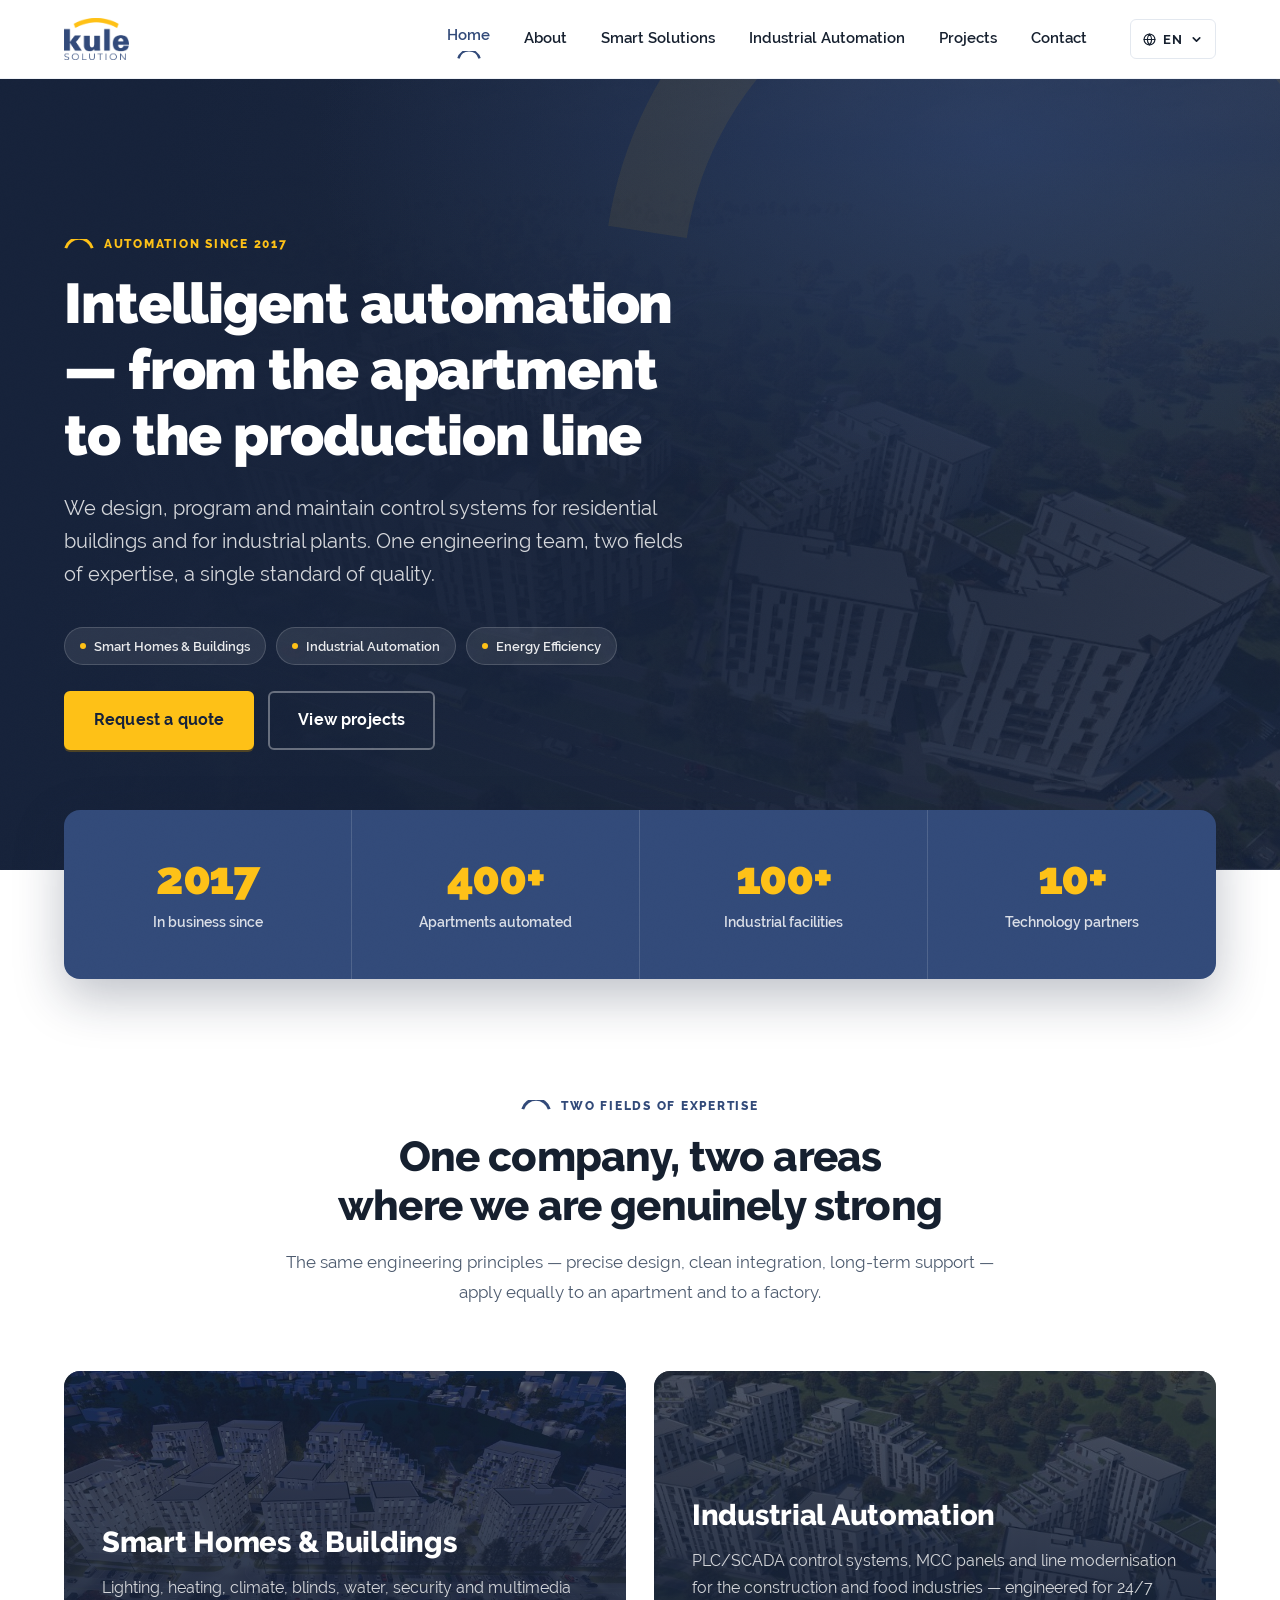
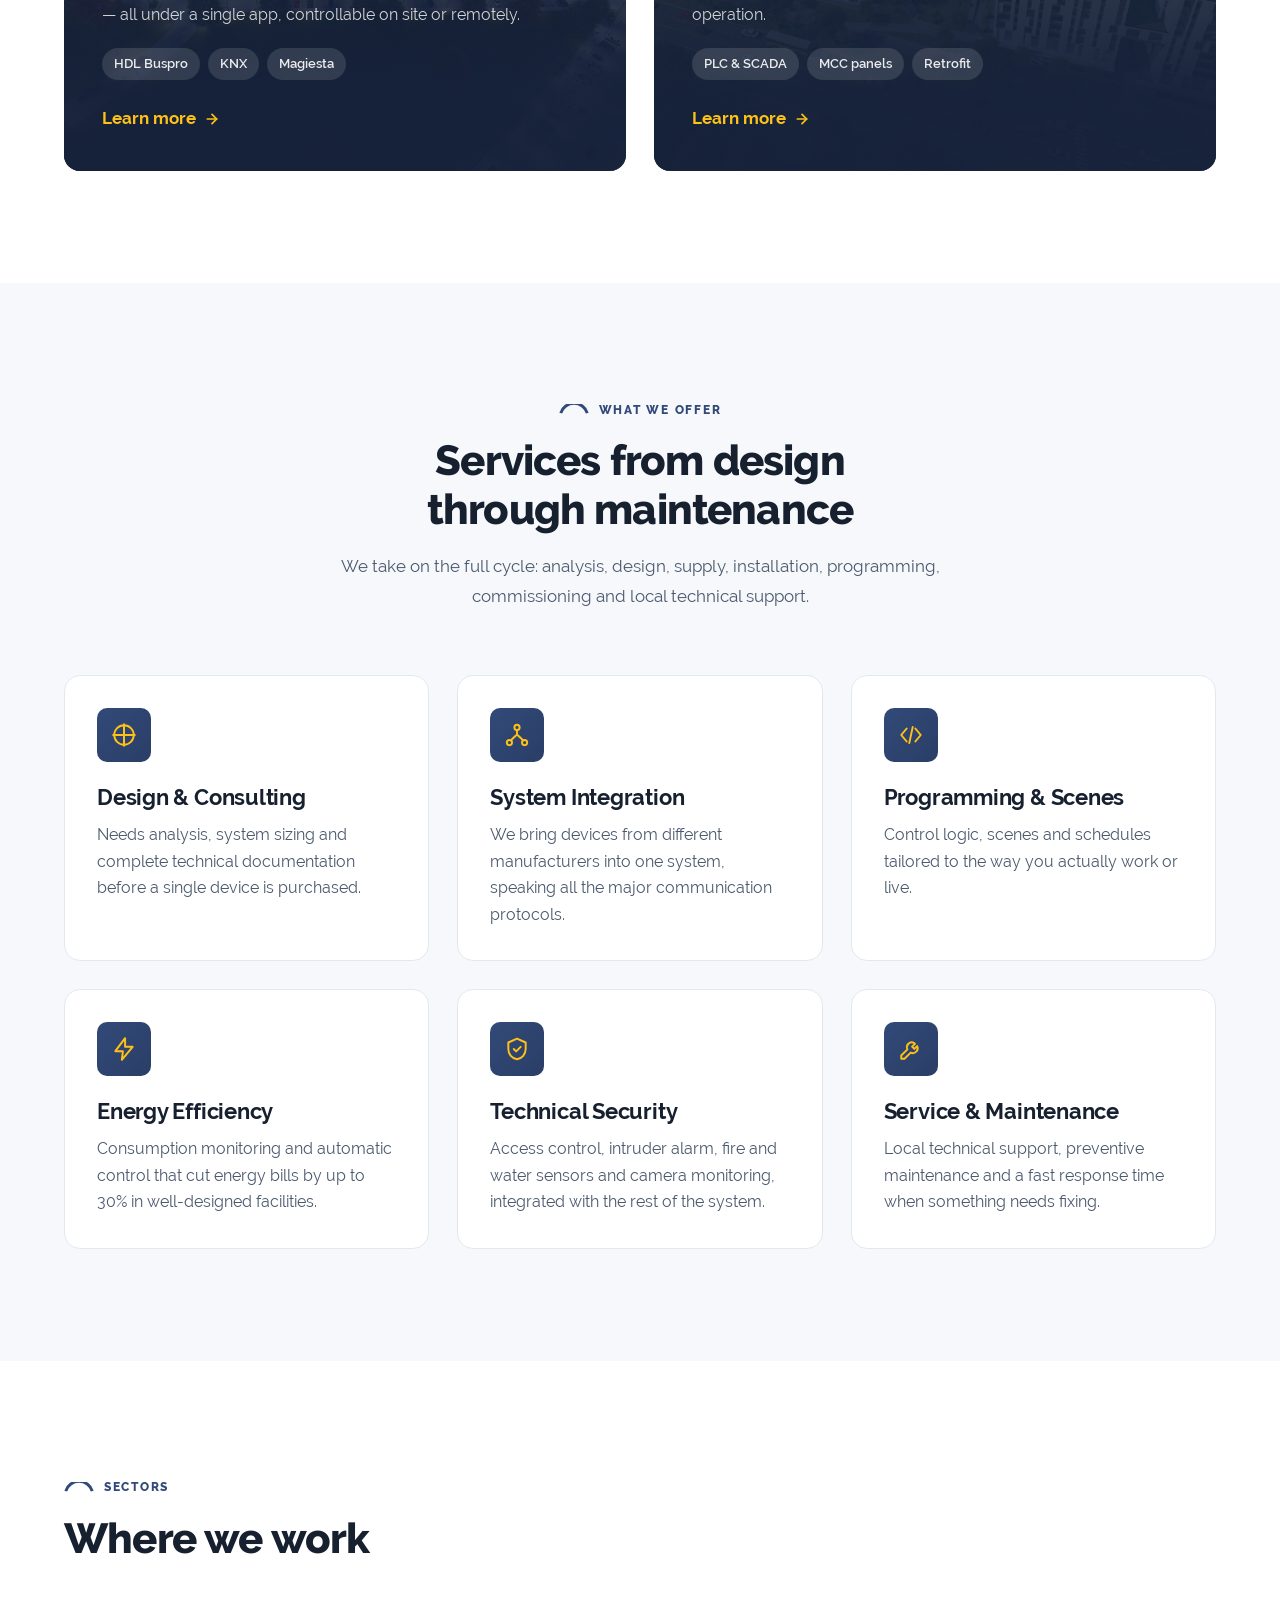
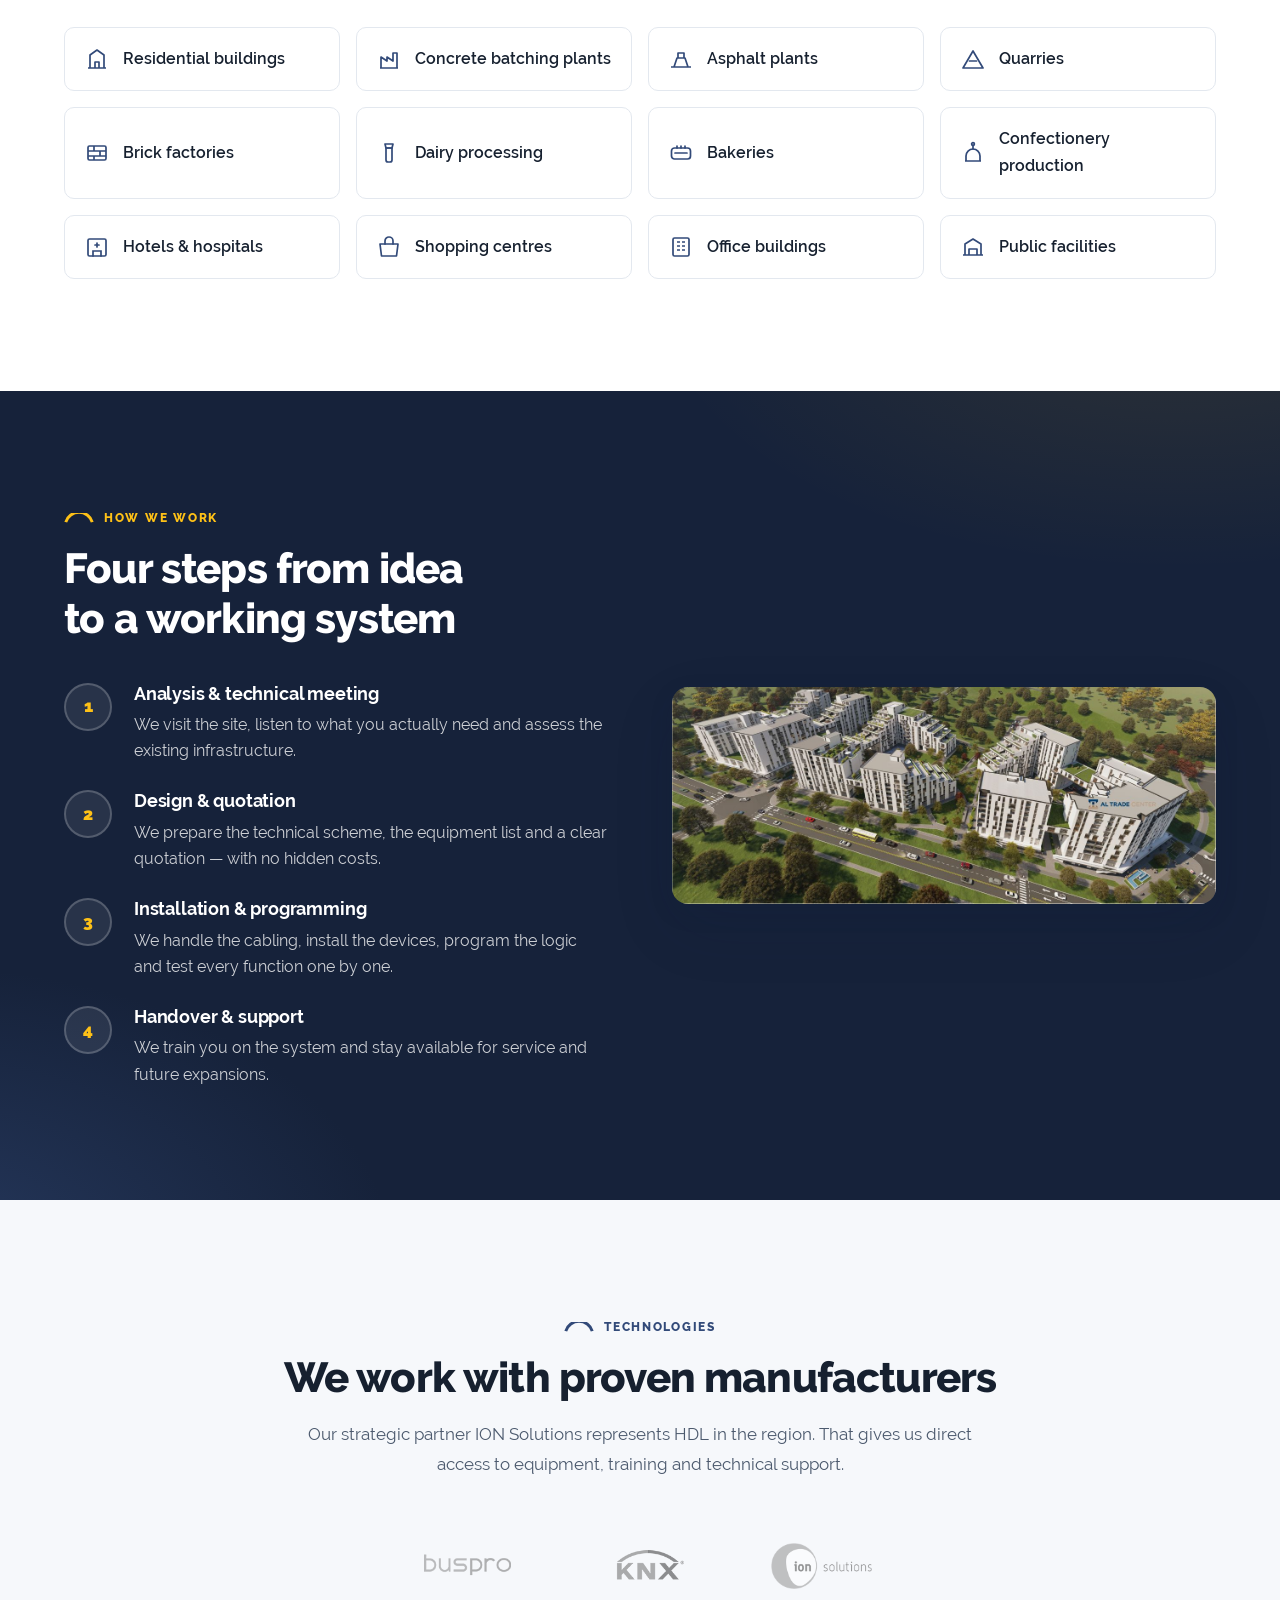
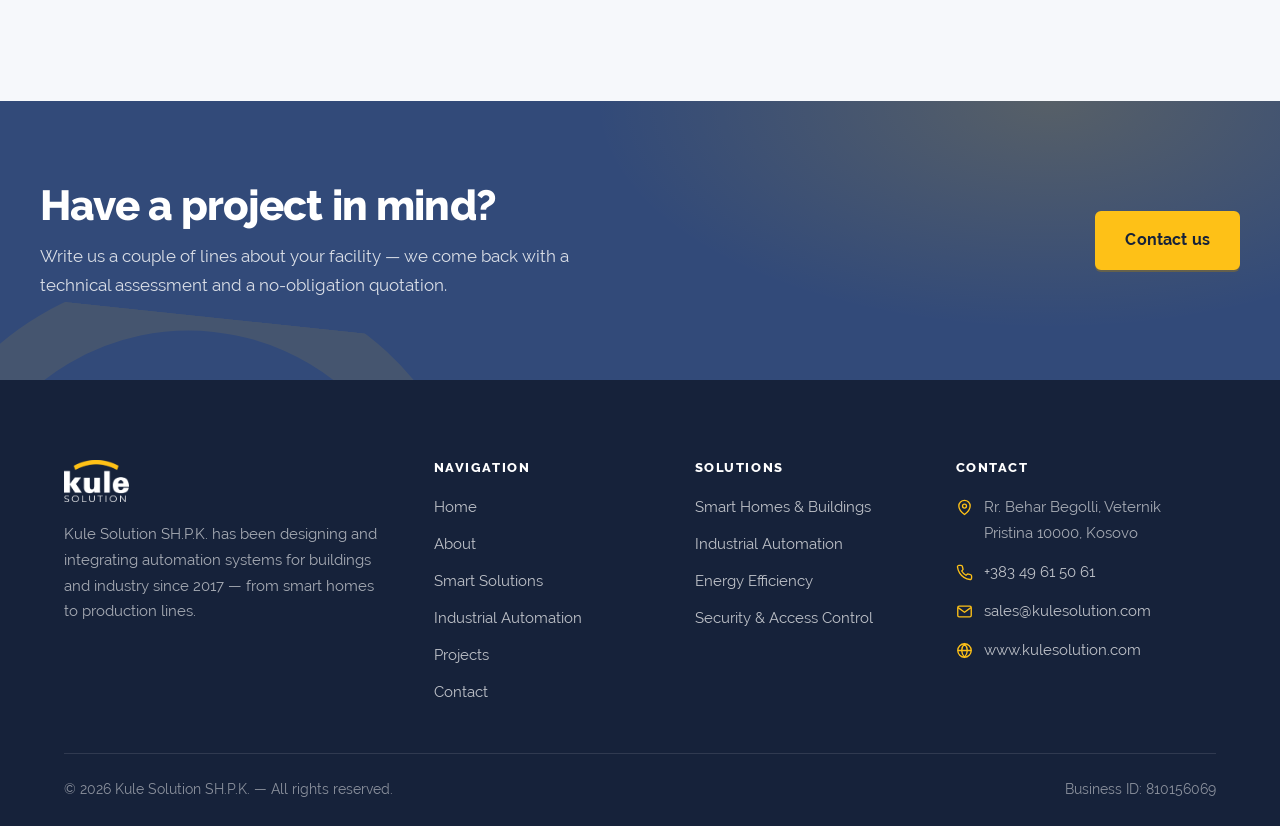
==== index.html @ 413183b6 "Add files via upload" ====
<!DOCTYPE html>
<html lang="sq" data-title-key="meta.home.title">
<head>
<meta charset="utf-8">
<meta name="viewport" content="width=device-width, initial-scale=1">
<title>Kule Solution — Automatizim ndërtesash dhe industrie në Kosovë</title>
<meta name="description" data-i18n-content="meta.home.desc" content="Që nga viti 2017 projektojmë dhe integrojmë sisteme automatizimi: shtëpi e ndërtesa smart, fabrika betoni e asfalti, gurthyese, tullore dhe impiante ushqimore.">
<link rel="canonical" href="https://www.kulesolution.com/">
<meta name="theme-color" content="#324A79">
<meta name="robots" content="index, follow">

<meta property="og:type" content="website">
<meta property="og:site_name" content="Kule Solution">
<meta property="og:title" content="Kule Solution — Automatizim ndërtesash dhe industrie">
<meta property="og:description" content="Që nga viti 2017: shtëpi e ndërtesa smart, automatizim industrial për fabrika betoni, asfalti, gurthyese, tullore dhe industrinë ushqimore.">
<meta property="og:url" content="https://www.kulesolution.com/">
<meta property="og:image" content="https://www.kulesolution.com/assets/img/favicon-512.png">
<meta name="twitter:card" content="summary_large_image">

<link rel="icon" href="assets/img/favicon-32.png" sizes="32x32">
<link rel="icon" href="assets/img/favicon-512.png" sizes="512x512">
<link rel="apple-touch-icon" href="assets/img/favicon-180.png">

<script>document.documentElement.classList.add('js');</script>
<link rel="stylesheet" href="assets/css/style.css">
<script src="assets/js/i18n.js" defer></script>
<script src="assets/js/main.js" defer></script>

<script type="application/ld+json">
{
  "@context": "https://schema.org",
  "@type": "Organization",
  "name": "Kule Solution SH.P.K.",
  "url": "https://www.kulesolution.com/",
  "logo": "https://www.kulesolution.com/assets/img/favicon-512.png",
  "foundingDate": "2017",
  "email": "sales@kulesolution.com",
  "telephone": "+383496150 61",
  "address": {
    "@type": "PostalAddress",
    "streetAddress": "Rr. Behar Begolli, Veternik",
    "addressLocality": "Prishtinë",
    "postalCode": "10000",
    "addressCountry": "XK"
  },
  "description": "Automatizim ndërtesash dhe automatizim industrial: shtëpi e ndërtesa smart, fabrika betoni, impiante asfalti, gurthyese, tullore dhe industri ushqimore."
}
</script>
</head>
<body>

<a class="skip-link" href="#main">Kalo te përmbajtja</a>

<!-- ===================== HEADER ===================== -->
<header class="header">
  <div class="wrap header__inner">
    <a class="brand" href="index.html" aria-label="Kule Solution">
      <img src="assets/img/logo.png" alt="Kule Solution" width="640" height="415">
    </a>

    <nav class="nav" data-nav aria-label="Primary">
      <ul class="nav__list">
        <li><a class="nav__link is-active" href="index.html"      data-i18n="nav.home">Ballina</a></li>
        <li><a class="nav__link" href="about.html"                data-i18n="nav.about">Rreth nesh</a></li>
        <li><a class="nav__link" href="smart-solutions.html"      data-i18n="nav.smart">Zgjidhje Smart</a></li>
        <li><a class="nav__link" href="industrial-automation.html" data-i18n="nav.industrial">Automatizim Industrial</a></li>
        <li><a class="nav__link" href="projects.html"             data-i18n="nav.projects">Projektet</a></li>
        <li><a class="nav__link" href="contact.html"              data-i18n="nav.contact">Kontakt</a></li>
      </ul>
    </nav>

    <div class="header__actions">
      <div class="lang" data-lang>
        <button class="lang__btn" data-lang-toggle aria-expanded="false" aria-haspopup="true" aria-label="Language">
          <svg viewBox="0 0 24 24" fill="none" stroke="currentColor" stroke-width="2.2" stroke-linecap="round" stroke-linejoin="round" aria-hidden="true"><circle cx="12" cy="12" r="10"/><path d="M2 12h20M12 2a15.3 15.3 0 0 1 4 10 15.3 15.3 0 0 1-4 10 15.3 15.3 0 0 1-4-10 15.3 15.3 0 0 1 4-10z"/></svg>
          <span data-lang-current>SQ</span>
          <svg viewBox="0 0 24 24" fill="none" stroke="currentColor" stroke-width="3" stroke-linecap="round" stroke-linejoin="round" aria-hidden="true"><polyline points="6 9 12 15 18 9"/></svg>
        </button>
        <div class="lang__menu" role="menu">
          <button class="lang__opt" data-lang-opt="sq" role="menuitem">Shqip <b>SQ</b></button>
          <button class="lang__opt" data-lang-opt="en" role="menuitem">English <b>EN</b></button>
          <button class="lang__opt" data-lang-opt="tr" role="menuitem">Türkçe <b>TR</b></button>
        </div>
      </div>

      <button class="burger" data-burger aria-expanded="false" aria-label="Menu"><span></span></button>
    </div>
  </div>
</header>

<main id="main">

<!-- ===================== HERO ===================== -->
<section class="hero">
  <div class="hero__bg">
    <img src="assets/img/projects/al-trade-center.jpg" alt="" width="1280" height="720" fetchpriority="high">
  </div>
  <div class="wrap">
    <div class="hero__inner">
      <span class="eyebrow" data-i18n="home.hero.eyebrow">Automatizim që nga viti 2017</span>
      <h1 data-i18n="home.hero.title">Automatizim inteligjent — nga banesa deri te linja e prodhimit</h1>
      <p class="hero__lead" data-i18n="home.hero.lead">Projektojmë, programojmë dhe mirëmbajmë sisteme kontrolli për ndërtesa rezidenciale dhe për impiante industriale. Një ekip inxhinierësh, dy fusha ekspertize, një standard i vetëm cilësie.</p>

      <div class="hero__badges">
        <span class="hero__badge" data-i18n="home.hero.badge1">Shtëpi &amp; Ndërtesa Smart</span>
        <span class="hero__badge" data-i18n="home.hero.badge2">Automatizim Industrial</span>
        <span class="hero__badge" data-i18n="home.hero.badge3">Efikasitet Energjetik</span>
      </div>

      <div class="btn-row">
        <a class="btn btn--accent" href="contact.html" data-i18n="common.getQuote">Kërkoni ofertë</a>
        <a class="btn btn--onDark" href="projects.html" data-i18n="common.viewProjects">Shiko projektet</a>
      </div>
    </div>
  </div>
</section>

<!-- ===================== STATS ===================== -->
<section class="stats">
  <div class="wrap">
    <div class="stats__grid">
      <div class="stat">
        <span class="stat__num"   data-i18n="home.stat1.num">2017</span>
        <span class="stat__label" data-i18n="home.stat1.label">Në treg që nga</span>
      </div>
      <div class="stat">
        <span class="stat__num"   data-i18n="home.stat2.num">400+</span>
        <span class="stat__label" data-i18n="home.stat2.label">Banesa të automatizuara</span>
      </div>
      <div class="stat">
        <span class="stat__num"   data-i18n="home.stat3.num">100+</span>
        <span class="stat__label" data-i18n="home.stat3.label">Objekte industriale</span>
      </div>
      <div class="stat">
        <span class="stat__num"   data-i18n="home.stat4.num">10+</span>
        <span class="stat__label" data-i18n="home.stat4.label">Partnerë teknologjikë</span>
      </div>
    </div>
  </div>
</section>

<!-- ===================== TWO ARMS ===================== -->
<section class="section">
  <div class="wrap">
    <div class="section-head center reveal">
      <span class="eyebrow" data-i18n="home.arms.eyebrow">Dy fusha ekspertize</span>
      <h2 data-i18n="home.arms.title">Një kompani, dy fusha ku jemi vërtet të fortë</h2>
      <p data-i18n="home.arms.lead">Të njëjtat parime inxhinierike — dizajn i saktë, integrim i pastër, mbështetje afatgjatë — zbatohen njësoj në një apartament dhe në një fabrikë.</p>
    </div>

    <div class="grid grid-2">
      <article class="arm reveal">
        <div class="arm__bg"><img src="assets/img/projects/linda-premium.jpg" alt="" width="960" height="640" loading="lazy"></div>
        <h3 data-i18n="home.arm1.title">Shtëpi &amp; Ndërtesa Smart</h3>
        <p data-i18n="home.arm1.desc">Ndriçim, ngrohje, klimë, roleta, ujë, siguri dhe multimedia — të gjitha nën një aplikacion të vetëm, të kontrollueshme edhe nga distanca.</p>
        <div class="arm__tags">
          <span class="arm__tag" data-i18n="home.arm1.tag1">HDL Buspro</span>
          <span class="arm__tag" data-i18n="home.arm1.tag2">KNX</span>
          <span class="arm__tag" data-i18n="home.arm1.tag3">Magiesta</span>
        </div>
        <a class="link-arrow" href="smart-solutions.html">
          <span data-i18n="common.learnMore">Mëso më shumë</span>
          <svg viewBox="0 0 24 24" fill="none" stroke="currentColor" stroke-width="2.6" stroke-linecap="round" stroke-linejoin="round" aria-hidden="true"><line x1="5" y1="12" x2="19" y2="12"/><polyline points="12 5 19 12 12 19"/></svg>
        </a>
      </article>

      <article class="arm reveal">
        <div class="arm__bg"><img src="assets/img/projects/al-trade-center-2.jpg" alt="" width="1280" height="510" loading="lazy"></div>
        <h3 data-i18n="home.arm2.title">Automatizim Industrial</h3>
        <p data-i18n="home.arm2.desc">Sisteme kontrolli PLC/SCADA, panele MCC dhe modernizim linjash për industrinë e ndërtimit dhe atë ushqimore — të projektuara për punë 24/7.</p>
        <div class="arm__tags">
          <span class="arm__tag" data-i18n="home.arm2.tag1">PLC &amp; SCADA</span>
          <span class="arm__tag" data-i18n="home.arm2.tag2">Panele MCC</span>
          <span class="arm__tag" data-i18n="home.arm2.tag3">Retrofit</span>
        </div>
        <a class="link-arrow" href="industrial-automation.html">
          <span data-i18n="common.learnMore">Mëso më shumë</span>
          <svg viewBox="0 0 24 24" fill="none" stroke="currentColor" stroke-width="2.6" stroke-linecap="round" stroke-linejoin="round" aria-hidden="true"><line x1="5" y1="12" x2="19" y2="12"/><polyline points="12 5 19 12 12 19"/></svg>
        </a>
      </article>
    </div>
  </div>
</section>

<!-- ===================== SERVICES ===================== -->
<section class="section section--soft">
  <div class="wrap">
    <div class="section-head center reveal">
      <span class="eyebrow" data-i18n="home.services.eyebrow">Çfarë ofrojmë</span>
      <h2 data-i18n="home.services.title">Shërbime nga projektimi te mirëmbajtja</h2>
      <p data-i18n="home.services.lead">E marrim përsipër tërë ciklin: analizë, projektim, furnizim, montim, programim, vënie në punë dhe mbështetje teknike lokale.</p>
    </div>

    <div class="grid grid-3">
      <article class="card reveal">
        <div class="card__icon"><svg viewBox="0 0 24 24" aria-hidden="true"><path d="M12 2v20M2 12h20" stroke-linecap="round"/><circle cx="12" cy="12" r="9"/></svg></div>
        <h3 data-i18n="home.svc1.title">Projektim &amp; Konsulencë</h3>
        <p data-i18n="home.svc1.desc">Analizë e nevojave, dimensionim i sistemit dhe dokumentacion teknik i plotë para se të blihet një pajisje e vetme.</p>
      </article>

      <article class="card reveal">
        <div class="card__icon"><svg viewBox="0 0 24 24" aria-hidden="true"><circle cx="12" cy="5" r="2.4"/><circle cx="5" cy="19" r="2.4"/><circle cx="19" cy="19" r="2.4"/><path d="M12 7.4v4.2M12 11.6 6.4 16.9M12 11.6l5.6 5.3" stroke-linecap="round"/></svg></div>
        <h3 data-i18n="home.svc2.title">Integrim Sistemesh</h3>
        <p data-i18n="home.svc2.desc">Bashkojmë pajisje të prodhuesve të ndryshëm në një sistem të vetëm, duke folur protokollet kryesore të komunikimit.</p>
      </article>

      <article class="card reveal">
        <div class="card__icon"><svg viewBox="0 0 24 24" aria-hidden="true"><polyline points="8 6 3 12 8 18" stroke-linecap="round" stroke-linejoin="round"/><polyline points="16 6 21 12 16 18" stroke-linecap="round" stroke-linejoin="round"/><line x1="13.6" y1="4.5" x2="10.4" y2="19.5" stroke-linecap="round"/></svg></div>
        <h3 data-i18n="home.svc3.title">Programim &amp; Skenarë</h3>
        <p data-i18n="home.svc3.desc">Logjika kontrolli, skenarë dhe orare të përshtatura sipas mënyrës suaj reale të punës apo të jetesës.</p>
      </article>

      <article class="card reveal">
        <div class="card__icon"><svg viewBox="0 0 24 24" aria-hidden="true"><polygon points="13 2 4 14 11 14 10 22 20 10 13 10 13 2" stroke-linejoin="round"/></svg></div>
        <h3 data-i18n="home.svc4.title">Efikasitet Energjetik</h3>
        <p data-i18n="home.svc4.desc">Monitorim i konsumit dhe kontroll automatik që ul faturën e energjisë deri në 30% në objekte të mirëprojektuara.</p>
      </article>

      <article class="card reveal">
        <div class="card__icon"><svg viewBox="0 0 24 24" aria-hidden="true"><path d="M12 2.5 4 6v6c0 5 3.4 8.7 8 9.5 4.6-.8 8-4.5 8-9.5V6l-8-3.5z" stroke-linejoin="round"/><polyline points="9 12 11.2 14.2 15.4 10" stroke-linecap="round" stroke-linejoin="round"/></svg></div>
        <h3 data-i18n="home.svc5.title">Siguri Teknike</h3>
        <p data-i18n="home.svc5.desc">Kontroll qasjeje, alarm kundër vjedhjes, sensorë zjarri e uji dhe monitorim kamerash, të integruara me pjesën tjetër të sistemit.</p>
      </article>

      <article class="card reveal">
        <div class="card__icon"><svg viewBox="0 0 24 24" aria-hidden="true"><path d="M14.7 6.3a4.5 4.5 0 0 0-6 6L3 18v3h3l5.7-5.7a4.5 4.5 0 0 0 6-6l-2.6 2.6-2.1-2.1 2.7-2.5z" stroke-linejoin="round"/></svg></div>
        <h3 data-i18n="home.svc6.title">Servis &amp; Mirëmbajtje</h3>
        <p data-i18n="home.svc6.desc">Mbështetje teknike lokale, mirëmbajtje parandaluese dhe kohë e shpejtë reagimi kur diçka duhet rregulluar.</p>
      </article>
    </div>
  </div>
</section>

<!-- ===================== SECTORS ===================== -->
<section class="section">
  <div class="wrap">
    <div class="section-head reveal">
      <span class="eyebrow" data-i18n="home.sectors.eyebrow">Sektorët</span>
      <h2 data-i18n="home.sectors.title">Ku punojmë</h2>
    </div>

    <div class="sectors reveal">
      <div class="sector"><svg viewBox="0 0 24 24" aria-hidden="true"><path d="M3 21h18M5 21V8l7-5 7 5v13" stroke-linejoin="round"/><path d="M10 21v-6h4v6" stroke-linejoin="round"/></svg><span data-i18n="home.sec1">Ndërtesa banimi &amp; rezidenca</span></div>
      <div class="sector"><svg viewBox="0 0 24 24" aria-hidden="true"><path d="M3 21h18M4 21V10l6 4V10l6 4V6h4v15" stroke-linejoin="round"/></svg><span data-i18n="home.sec2">Fabrika betoni</span></div>
      <div class="sector"><svg viewBox="0 0 24 24" aria-hidden="true"><path d="M2 20h20M5 20l3-9h8l3 9" stroke-linejoin="round"/><path d="M9 11V6h6v5" stroke-linejoin="round"/></svg><span data-i18n="home.sec3">Impiante asfalti</span></div>
      <div class="sector"><svg viewBox="0 0 24 24" aria-hidden="true"><path d="M2 21h20L12 4 2 21z" stroke-linejoin="round"/><path d="M8.5 14h7" stroke-linecap="round"/></svg><span data-i18n="home.sec4">Gurthyese</span></div>
      <div class="sector"><svg viewBox="0 0 24 24" aria-hidden="true"><rect x="3" y="5" width="18" height="14" rx="1.5"/><path d="M3 10h18M3 15h18M9 5v5M15 10v5M9 15v4"/></svg><span data-i18n="home.sec5">Tullore</span></div>
      <div class="sector"><svg viewBox="0 0 24 24" aria-hidden="true"><path d="M8 3h8l-1 4H9L8 3z" stroke-linejoin="round"/><path d="M9 7h6v12a2 2 0 0 1-2 2h-2a2 2 0 0 1-2-2V7z" stroke-linejoin="round"/></svg><span data-i18n="home.sec6">Përpunim qumështi</span></div>
      <div class="sector"><svg viewBox="0 0 24 24" aria-hidden="true"><rect x="2.5" y="7" width="19" height="11" rx="3"/><path d="M6 12h12" stroke-linecap="round"/><path d="M8 7V5M12 7V5M16 7V5" stroke-linecap="round"/></svg><span data-i18n="home.sec7">Furra &amp; pekare</span></div>
      <div class="sector"><svg viewBox="0 0 24 24" aria-hidden="true"><path d="M4 20h16M5 20v-5a7 7 0 0 1 14 0v5" stroke-linejoin="round"/><path d="M12 8V4" stroke-linecap="round"/><circle cx="12" cy="3" r="1.4"/></svg><span data-i18n="home.sec8">Prodhim ëmbëlsirash</span></div>
      <div class="sector"><svg viewBox="0 0 24 24" aria-hidden="true"><rect x="3" y="4" width="18" height="17" rx="1.5"/><path d="M8 21v-5h8v5M12 8v4M10 10h4" stroke-linecap="round"/></svg><span data-i18n="home.sec9">Hotele &amp; spitale</span></div>
      <div class="sector"><svg viewBox="0 0 24 24" aria-hidden="true"><path d="M3 9h18l-1.5 12h-15L3 9z" stroke-linejoin="round"/><path d="M8 9V6a4 4 0 0 1 8 0v3" stroke-linecap="round"/></svg><span data-i18n="home.sec10">Qendra tregtare</span></div>
      <div class="sector"><svg viewBox="0 0 24 24" aria-hidden="true"><rect x="4" y="3" width="16" height="18" rx="1.5"/><path d="M8 7h3M13 7h3M8 11h3M13 11h3M8 15h3M13 15h3"/></svg><span data-i18n="home.sec11">Ndërtesa biznesi</span></div>
      <div class="sector"><svg viewBox="0 0 24 24" aria-hidden="true"><path d="M2 20h20M4 20V9l8-5 8 5v11" stroke-linejoin="round"/><path d="M8 20v-6h8v6" stroke-linejoin="round"/></svg><span data-i18n="home.sec12">Objekte publike</span></div>
    </div>
  </div>
</section>

<!-- ===================== PROCESS ===================== -->
<section class="section section--navy">
  <div class="wrap">
    <div class="split">
      <div>
        <div class="section-head" style="margin-bottom:40px">
          <span class="eyebrow" data-i18n="home.process.eyebrow">Si punojmë</span>
          <h2 data-i18n="home.process.title">Katër hapa nga ideja te sistemi që punon</h2>
        </div>

        <div class="steps">
          <div class="step reveal">
            <div class="step__n">1</div>
            <div>
              <h3 data-i18n="home.step1.title">Analizë &amp; takim teknik</h3>
              <p data-i18n="home.step1.desc">Vizitojmë objektin, dëgjojmë çfarë ju duhet vërtet dhe vlerësojmë infrastrukturën ekzistuese.</p>
            </div>
          </div>
          <div class="step reveal">
            <div class="step__n">2</div>
            <div>
              <h3 data-i18n="home.step2.title">Projektim &amp; ofertë</h3>
              <p data-i18n="home.step2.desc">Përgatisim skemën teknike, listën e pajisjeve dhe një ofertë të qartë — pa kosto të fshehura.</p>
            </div>
          </div>
          <div class="step reveal">
            <div class="step__n">3</div>
            <div>
              <h3 data-i18n="home.step3.title">Montim &amp; programim</h3>
              <p data-i18n="home.step3.desc">Kryejmë kabllimin, montojmë pajisjet, programojmë logjikën dhe testojmë çdo funksion një nga një.</p>
            </div>
          </div>
          <div class="step reveal">
            <div class="step__n">4</div>
            <div>
              <h3 data-i18n="home.step4.title">Dorëzim &amp; mbështetje</h3>
              <p data-i18n="home.step4.desc">Ju trajnojmë për përdorimin e sistemit dhe qëndrojmë në dispozicion për servis dhe zgjerime.</p>
            </div>
          </div>
        </div>
      </div>

      <div class="split__media reveal">
        <img src="assets/img/projects/al-trade-center-2.jpg" alt="" width="1280" height="510" loading="lazy">
      </div>
    </div>
  </div>
</section>

<!-- ===================== PARTNERS ===================== -->
<section class="section section--soft">
  <div class="wrap">
    <div class="section-head center reveal">
      <span class="eyebrow" data-i18n="home.partners.eyebrow">Teknologjitë</span>
      <h2 data-i18n="home.partners.title">Punojmë me prodhues të provuar</h2>
      <p data-i18n="home.partners.lead">Partneri ynë strategjik ION Solutions përfaqëson HDL-në në rajon. Kjo na jep qasje të drejtpërdrejtë në pajisje, trajnime dhe mbështetje teknike.</p>
    </div>

    <div class="partners reveal">
      <img src="assets/img/partners/buspro.png" alt="HDL Buspro" width="197" height="77" loading="lazy">
      <img src="assets/img/partners/knx.png"    alt="KNX"        width="197" height="77" loading="lazy">
      <img src="assets/img/partners/ion.png"    alt="ION Solutions" width="300" height="137" loading="lazy">
    </div>
  </div>
</section>

<!-- ===================== CTA ===================== -->
<section class="cta">
  <div class="wrap cta__inner">
    <div>
      <h2 data-i18n="home.cta.title">Keni një projekt në mendje?</h2>
      <p data-i18n="home.cta.lead">Na shkruani dy rreshta për objektin tuaj — kthehemi me një vlerësim teknik dhe një ofertë pa detyrim.</p>
    </div>
    <a class="btn btn--accent" href="contact.html" data-i18n="common.contactUs">Na kontaktoni</a>
  </div>
</section>

</main>

<!-- ===================== FOOTER ===================== -->
<footer class="footer">
  <div class="wrap">
    <div class="footer__grid">
      <div>
        <img class="footer__logo" src="assets/img/logo-white.png" alt="Kule Solution" width="640" height="415">
        <p class="footer__about" data-i18n="footer.about">Kule Solution SH.P.K. projekton dhe integron sisteme automatizimi për ndërtesa dhe industri që nga viti 2017 — nga shtëpitë smart deri te linjat e prodhimit.</p>
      </div>

      <div>
        <h4 data-i18n="footer.nav">Navigimi</h4>
        <ul class="footer__list">
          <li><a href="index.html"                data-i18n="nav.home">Ballina</a></li>
          <li><a href="about.html"                data-i18n="nav.about">Rreth nesh</a></li>
          <li><a href="smart-solutions.html"      data-i18n="nav.smart">Zgjidhje Smart</a></li>
          <li><a href="industrial-automation.html" data-i18n="nav.industrial">Automatizim Industrial</a></li>
          <li><a href="projects.html"             data-i18n="nav.projects">Projektet</a></li>
          <li><a href="contact.html"              data-i18n="nav.contact">Kontakt</a></li>
        </ul>
      </div>

      <div>
        <h4 data-i18n="footer.solutions">Zgjidhjet</h4>
        <ul class="footer__list">
          <li><a href="smart-solutions.html"      data-i18n="footer.sol1">Shtëpi &amp; Ndërtesa Smart</a></li>
          <li><a href="industrial-automation.html" data-i18n="footer.sol2">Automatizim Industrial</a></li>
          <li><a href="smart-solutions.html#energy" data-i18n="footer.sol3">Efikasitet Energjetik</a></li>
          <li><a href="smart-solutions.html"      data-i18n="footer.sol4">Siguri &amp; Kontroll Qasjeje</a></li>
        </ul>
      </div>

      <div>
        <h4 data-i18n="footer.contact">Kontakti</h4>
        <div class="footer__contact">
          <div>
            <svg viewBox="0 0 24 24" aria-hidden="true"><path d="M20 10c0 6-8 12-8 12S4 16 4 10a8 8 0 1 1 16 0z" stroke-linejoin="round"/><circle cx="12" cy="10" r="2.8"/></svg>
            <span data-i18n-html="contact.value.address">Rr. Behar Begolli, Veternik<br>Prishtinë 10000, Kosovë</span>
          </div>
          <div>
            <svg viewBox="0 0 24 24" aria-hidden="true"><path d="M22 16.9v3a2 2 0 0 1-2.2 2 19.8 19.8 0 0 1-8.6-3.1 19.5 19.5 0 0 1-6-6A19.8 19.8 0 0 1 2.1 4.2 2 2 0 0 1 4.1 2h3a2 2 0 0 1 2 1.7c.1 1 .4 1.9.7 2.8a2 2 0 0 1-.5 2.1L8.1 9.9a16 16 0 0 0 6 6l1.3-1.2a2 2 0 0 1 2.1-.5c.9.3 1.8.6 2.8.7a2 2 0 0 1 1.7 2z" stroke-linejoin="round"/></svg>
            <a href="tel:+38349615061">+383 49 61 50 61</a>
          </div>
          <div>
            <svg viewBox="0 0 24 24" aria-hidden="true"><rect x="2.5" y="4.5" width="19" height="15" rx="2"/><polyline points="3 6.5 12 13 21 6.5" stroke-linejoin="round"/></svg>
            <a href="mailto:sales@kulesolution.com">sales@kulesolution.com</a>
          </div>
          <div>
            <svg viewBox="0 0 24 24" aria-hidden="true"><circle cx="12" cy="12" r="9.5"/><path d="M2.5 12h19M12 2.5a15 15 0 0 1 4 9.5 15 15 0 0 1-4 9.5 15 15 0 0 1-4-9.5 15 15 0 0 1 4-9.5z"/></svg>
            <a href="https://www.kulesolution.com">www.kulesolution.com</a>
          </div>
        </div>
      </div>
    </div>

    <div class="footer__bar">
      <span>&copy; <span data-year>2026</span> <span data-i18n="footer.company">Kule Solution SH.P.K.</span> — <span data-i18n="common.allRights">Të gjitha të drejtat e rezervuara.</span></span>
      <div class="footer__legal">
        <span data-i18n="footer.nui">NUI: 810156069</span>
      </div>
    </div>
  </div>
</footer>

</body>
</html>
---- assets/css/style.css ----
/* ==========================================================================
   Kule Solution — corporate website
   Brand: navy #324A79 / yellow #FEC117 / Raleway  (per 2019 brandbook)
   ========================================================================== */

/* ---------- Fonts ---------- */
@font-face { font-family: "Raleway"; src: url("../fonts/Raleway-Regular.ttf")   format("truetype"); font-weight: 400; font-style: normal; font-display: swap; }
@font-face { font-family: "Raleway"; src: url("../fonts/Raleway-Medium.ttf")    format("truetype"); font-weight: 500; font-style: normal; font-display: swap; }
@font-face { font-family: "Raleway"; src: url("../fonts/Raleway-SemiBold.ttf")  format("truetype"); font-weight: 600; font-style: normal; font-display: swap; }
@font-face { font-family: "Raleway"; src: url("../fonts/Raleway-Bold.ttf")      format("truetype"); font-weight: 700; font-style: normal; font-display: swap; }
@font-face { font-family: "Raleway"; src: url("../fonts/Raleway-ExtraBold.ttf") format("truetype"); font-weight: 800; font-style: normal; font-display: swap; }
@font-face { font-family: "Raleway"; src: url("../fonts/Raleway-Black.ttf")     format("truetype"); font-weight: 900; font-style: normal; font-display: swap; }

/* ---------- Tokens ---------- */
:root {
  --navy:        #324A79;
  --navy-600:    #2A3E66;
  --navy-800:    #1E2D4B;
  --navy-900:    #16223A;
  --yellow:      #FEC117;
  --yellow-600:  #E5A800;

  --ink:         #16202F;
  --body:        #4C5A6E;
  --muted:       #7B8798;
  --line:        #E3E8EF;
  --line-soft:   #EFF2F7;
  --bg:          #FFFFFF;
  --bg-soft:     #F6F8FB;
  --white:       #FFFFFF;

  --shadow-sm: 0 1px 2px rgba(22, 34, 58, .06), 0 2px 8px rgba(22, 34, 58, .05);
  --shadow-md: 0 4px 12px rgba(22, 34, 58, .07), 0 12px 32px rgba(22, 34, 58, .07);
  --shadow-lg: 0 8px 24px rgba(22, 34, 58, .10), 0 24px 64px rgba(22, 34, 58, .10);

  --r-sm: 6px;
  --r-md: 10px;
  --r-lg: 16px;

  --wrap: 1200px;
  --gut: 24px;

  --t: 220ms cubic-bezier(.4, 0, .2, 1);
}

/* ---------- Reset ---------- */
*, *::before, *::after { box-sizing: border-box; }
html { -webkit-text-size-adjust: 100%; scroll-behavior: smooth; }
body {
  margin: 0;
  font-family: "Raleway", "Segoe UI", system-ui, -apple-system, sans-serif;
  font-size: 17px;
  line-height: 1.7;
  color: var(--body);
  background: var(--bg);
  -webkit-font-smoothing: antialiased;
  overflow-x: hidden;
}
img, svg { max-width: 100%; display: block; }
a { color: var(--navy); text-decoration: none; transition: color var(--t); }
a:hover { color: var(--yellow-600); }
button { font: inherit; cursor: pointer; }
ul { margin: 0; padding: 0; list-style: none; }

h1, h2, h3, h4 {
  margin: 0;
  color: var(--ink);
  font-weight: 800;
  line-height: 1.18;
  letter-spacing: -.02em;
}
h1 { font-size: clamp(2.1rem, 5vw, 3.5rem); font-weight: 900; }
h2 { font-size: clamp(1.75rem, 3.6vw, 2.6rem); }
h3 { font-size: clamp(1.15rem, 2vw, 1.4rem); font-weight: 700; letter-spacing: -.01em; }
p  { margin: 0 0 1.1em; }
p:last-child { margin-bottom: 0; }

:focus-visible { outline: 3px solid var(--yellow); outline-offset: 3px; border-radius: 3px; }

.skip-link {
  position: absolute; left: 12px; top: -60px; z-index: 200;
  background: var(--navy); color: #fff; padding: 10px 18px;
  border-radius: 0 0 var(--r-sm) var(--r-sm); font-weight: 600;
  transition: top var(--t);
}
.skip-link:focus { top: 0; color: #fff; }

/* ---------- Layout ---------- */
.wrap { width: 100%; max-width: var(--wrap); margin-inline: auto; padding-inline: var(--gut); }
.section { padding: clamp(64px, 9vw, 112px) 0; }
.section--soft { background: var(--bg-soft); }
.section--navy { background: var(--navy-900); color: rgba(255,255,255,.78); }
.section--navy h2, .section--navy h3 { color: #fff; }

.section-head { max-width: 720px; margin-bottom: clamp(40px, 5vw, 64px); }
.section-head.center { margin-inline: auto; text-align: center; }
.section-head p { font-size: 1.08rem; margin-top: 18px; }

.eyebrow {
  display: inline-flex; align-items: center; gap: 10px;
  font-size: .78rem; font-weight: 800; letter-spacing: .14em; text-transform: uppercase;
  color: var(--navy); margin-bottom: 16px;
}
.eyebrow::before { content: ""; width: 26px; height: 3px; background: var(--yellow); border-radius: 2px; }
.section--navy .eyebrow { color: var(--yellow); }
.section--navy .eyebrow::before { background: var(--yellow); }

.grid { display: grid; gap: 28px; }
.grid-2 { grid-template-columns: repeat(2, 1fr); }
.grid-3 { grid-template-columns: repeat(3, 1fr); }
.grid-4 { grid-template-columns: repeat(4, 1fr); }

/* ---------- Buttons ---------- */
.btn {
  display: inline-flex; align-items: center; justify-content: center; gap: 10px;
  padding: 14px 28px; border-radius: var(--r-sm); border: 2px solid transparent;
  font-weight: 700; font-size: .97rem; letter-spacing: .01em;
  transition: all var(--t); white-space: nowrap;
}
.btn svg { width: 18px; height: 18px; flex: none; }
.btn--primary { background: var(--navy); color: #fff; border-color: var(--navy); }
.btn--primary:hover { background: var(--navy-800); border-color: var(--navy-800); color: #fff; transform: translateY(-2px); box-shadow: var(--shadow-md); }
.btn--accent { background: var(--yellow); color: var(--navy-900); border-color: var(--yellow); }
.btn--accent:hover { background: var(--yellow-600); border-color: var(--yellow-600); color: var(--navy-900); transform: translateY(-2px); box-shadow: var(--shadow-md); }
.btn--ghost { background: transparent; color: var(--navy); border-color: var(--line); }
.btn--ghost:hover { border-color: var(--navy); color: var(--navy); background: var(--bg-soft); }
.btn--onDark { background: transparent; color: #fff; border-color: rgba(255,255,255,.35); }
.btn--onDark:hover { background: #fff; color: var(--navy-900); border-color: #fff; }
.btn-row { display: flex; flex-wrap: wrap; gap: 14px; }

.link-arrow { display: inline-flex; align-items: center; gap: 8px; font-weight: 700; color: var(--navy); }
.link-arrow svg { width: 16px; height: 16px; transition: transform var(--t); }
.link-arrow:hover svg { transform: translateX(4px); }

/* ==========================================================================
   Header
   ========================================================================== */
.header {
  position: sticky; top: 0; z-index: 100;
  background: rgba(255,255,255,.92);
  backdrop-filter: saturate(180%) blur(14px);
  border-bottom: 1px solid var(--line-soft);
  transition: box-shadow var(--t);
}
.header.is-scrolled { box-shadow: var(--shadow-sm); }
.header__inner { display: flex; align-items: center; gap: 28px; height: 78px; }

.brand { display: flex; align-items: center; flex: none; }
.brand img { height: 42px; width: auto; }

.nav { margin-inline-start: auto; }
.nav__list { display: flex; align-items: center; gap: 4px; }
.nav__link {
  display: block; padding: 9px 15px; border-radius: var(--r-sm);
  font-weight: 600; font-size: .95rem; color: var(--ink);
  transition: all var(--t);
}
.nav__link:hover { background: var(--bg-soft); color: var(--navy); }
.nav__link.is-active { color: var(--navy); }
.nav__link.is-active::after {
  content: ""; display: block; height: 3px; width: 22px;
  background: var(--yellow); border-radius: 2px; margin: 5px auto -2px;
}

.header__actions { display: flex; align-items: center; gap: 14px; flex: none; }

/* Language switcher */
.lang { position: relative; }
.lang__btn {
  display: flex; align-items: center; gap: 7px;
  padding: 8px 12px; border: 1px solid var(--line); border-radius: var(--r-sm);
  background: #fff; color: var(--ink); font-weight: 700; font-size: .84rem;
  letter-spacing: .06em; transition: all var(--t);
}
.lang__btn:hover { border-color: var(--navy); color: var(--navy); }
.lang__btn svg { width: 13px; height: 13px; transition: transform var(--t); }
.lang.is-open .lang__btn svg { transform: rotate(180deg); }
.lang__menu {
  position: absolute; top: calc(100% + 8px); right: 0; min-width: 168px;
  background: #fff; border: 1px solid var(--line); border-radius: var(--r-md);
  box-shadow: var(--shadow-md); padding: 6px; z-index: 110;
  opacity: 0; visibility: hidden; transform: translateY(-6px);
  transition: all var(--t);
}
.lang.is-open .lang__menu { opacity: 1; visibility: visible; transform: translateY(0); }
.lang__opt {
  display: flex; align-items: center; gap: 10px; width: 100%;
  padding: 9px 12px; border: 0; background: none; border-radius: var(--r-sm);
  color: var(--ink); font-weight: 600; font-size: .92rem; text-align: left;
  transition: background var(--t);
}
.lang__opt:hover { background: var(--bg-soft); }
.lang__opt.is-active { background: var(--bg-soft); color: var(--navy); }
.lang__opt b { font-size: .76rem; letter-spacing: .08em; color: var(--muted); margin-inline-start: auto; }

/* Mobile nav toggle */
.burger {
  display: none; width: 44px; height: 44px; border: 1px solid var(--line);
  border-radius: var(--r-sm); background: #fff; padding: 0;
  align-items: center; justify-content: center;
}
.burger span { display: block; width: 20px; height: 2px; background: var(--ink); border-radius: 2px; position: relative; transition: all var(--t); }
.burger span::before, .burger span::after {
  content: ""; position: absolute; left: 0; width: 20px; height: 2px;
  background: var(--ink); border-radius: 2px; transition: all var(--t);
}
.burger span::before { top: -6px; }
.burger span::after  { top: 6px; }
.burger.is-open span { background: transparent; }
.burger.is-open span::before { top: 0; transform: rotate(45deg); }
.burger.is-open span::after  { top: 0; transform: rotate(-45deg); }

/* ==========================================================================
   Hero
   ========================================================================== */
.hero { position: relative; background: var(--navy-900); color: rgba(255,255,255,.82); overflow: hidden; }
.hero__bg { position: absolute; inset: 0; }
.hero__bg img { width: 100%; height: 100%; object-fit: cover; opacity: .30; }
.hero__bg::after {
  content: ""; position: absolute; inset: 0;
  background: linear-gradient(105deg, var(--navy-900) 12%, rgba(22,34,58,.86) 48%, rgba(22,34,58,.55) 100%);
}
.hero__inner { position: relative; z-index: 2; padding: clamp(80px, 12vw, 150px) 0 clamp(72px, 10vw, 120px); max-width: 760px; }
.hero h1 { color: #fff; margin-bottom: 24px; }
.hero h1 .accent { color: var(--yellow); }
.hero__lead { font-size: clamp(1.05rem, 1.7vw, 1.24rem); line-height: 1.65; margin-bottom: 36px; max-width: 620px; }
.hero .eyebrow { color: var(--yellow); }

.hero__badges { display: flex; flex-wrap: wrap; gap: 10px; margin-bottom: 26px; }
.hero__badge {
  display: inline-flex; align-items: center; gap: 8px;
  padding: 7px 15px; border-radius: 100px;
  background: rgba(255,255,255,.09); border: 1px solid rgba(255,255,255,.16);
  font-size: .84rem; font-weight: 600; color: rgba(255,255,255,.9);
}
.hero__badge::before { content: ""; width: 6px; height: 6px; border-radius: 50%; background: var(--yellow); }

/* Page hero (inner pages) */
.pagehero { position: relative; background: var(--navy-900); color: rgba(255,255,255,.78); overflow: hidden; }
.pagehero::before {
  content: ""; position: absolute; inset: 0;
  background:
    radial-gradient(900px 420px at 88% -10%, rgba(254,193,23,.16), transparent 62%),
    radial-gradient(700px 380px at 8% 110%, rgba(50,74,121,.85), transparent 60%);
}
.pagehero__inner { position: relative; z-index: 2; padding: clamp(56px, 8vw, 92px) 0; max-width: 760px; }
.pagehero h1 { color: #fff; font-size: clamp(1.9rem, 4.2vw, 3rem); margin-bottom: 18px; }
.pagehero p { font-size: 1.08rem; max-width: 640px; }
.pagehero .eyebrow { color: var(--yellow); }

.crumbs { display: flex; align-items: center; gap: 8px; font-size: .86rem; margin-bottom: 20px; color: rgba(255,255,255,.55); }
.crumbs a { color: rgba(255,255,255,.75); }
.crumbs a:hover { color: var(--yellow); }
.crumbs span { opacity: .5; }

/* ==========================================================================
   Stats
   ========================================================================== */
.stats { background: var(--navy); color: #fff; }
.stats__grid { display: grid; grid-template-columns: repeat(4, 1fr); }
.stat { padding: clamp(30px, 4vw, 44px) 24px; text-align: center; border-inline-end: 1px solid rgba(255,255,255,.14); }
.stat:last-child { border-inline-end: 0; }
.stat__num { display: block; font-size: clamp(2rem, 4vw, 2.9rem); font-weight: 900; color: var(--yellow); line-height: 1.05; letter-spacing: -.03em; }
.stat__label { display: block; margin-top: 8px; font-size: .9rem; font-weight: 600; color: rgba(255,255,255,.82); }

/* ==========================================================================
   Cards
   ========================================================================== */
.card {
  background: #fff; border: 1px solid var(--line); border-radius: var(--r-lg);
  padding: 32px; transition: all var(--t); height: 100%;
  display: flex; flex-direction: column;
}
.card:hover { transform: translateY(-4px); box-shadow: var(--shadow-md); border-color: transparent; }
.card__icon {
  width: 54px; height: 54px; border-radius: var(--r-md);
  background: linear-gradient(135deg, var(--navy) 0%, var(--navy-600) 100%);
  display: grid; place-items: center; margin-bottom: 22px; flex: none;
}
.card__icon svg { width: 26px; height: 26px; stroke: var(--yellow); fill: none; stroke-width: 1.8; }
.card h3 { margin-bottom: 12px; }
.card p { font-size: .97rem; }

/* Arm cards (the two business lines) */
.arm {
  position: relative; border-radius: var(--r-lg); overflow: hidden;
  background: var(--navy-900); color: rgba(255,255,255,.8);
  min-height: 400px; display: flex; flex-direction: column; justify-content: flex-end;
  padding: 38px; transition: all var(--t);
}
.arm__bg { position: absolute; inset: 0; z-index: 0; }
.arm__bg img { width: 100%; height: 100%; object-fit: cover; opacity: .42; transition: transform 600ms cubic-bezier(.4,0,.2,1), opacity var(--t); }
.arm__bg::after { content: ""; position: absolute; inset: 0; background: linear-gradient(0deg, rgba(22,34,58,.96) 20%, rgba(22,34,58,.62) 62%, rgba(22,34,58,.34) 100%); }
.arm:hover .arm__bg img { transform: scale(1.06); opacity: .5; }
.arm > *:not(.arm__bg) { position: relative; z-index: 1; }
.arm h3 { color: #fff; font-size: clamp(1.4rem, 2.4vw, 1.8rem); font-weight: 800; margin-bottom: 14px; }
.arm p { font-size: 1rem; margin-bottom: 20px; }
.arm__tags { display: flex; flex-wrap: wrap; gap: 8px; margin-bottom: 24px; }
.arm__tag { font-size: .8rem; font-weight: 600; padding: 5px 12px; border-radius: 100px; background: rgba(255,255,255,.12); color: rgba(255,255,255,.9); }
.arm .link-arrow { color: var(--yellow); }
.arm .link-arrow:hover { color: #fff; }

/* Feature list */
.flist { display: grid; gap: 14px; }
.flist li { display: flex; gap: 13px; align-items: flex-start; font-size: .99rem; }
.flist svg { width: 21px; height: 21px; flex: none; margin-top: 3px; stroke: var(--yellow); fill: none; stroke-width: 2.4; }
.section--navy .flist li { color: rgba(255,255,255,.82); }

/* Split (text + image) */
.split { display: grid; grid-template-columns: 1fr 1fr; gap: clamp(36px, 5vw, 72px); align-items: center; }
.split__media { border-radius: var(--r-lg); overflow: hidden; box-shadow: var(--shadow-lg); }
.split__media img { width: 100%; height: 100%; object-fit: cover; }
.split--rev .split__media { order: -1; }

/* Numbered process */
.steps { counter-reset: step; display: grid; gap: 26px; }
.step { display: flex; gap: 22px; align-items: flex-start; }
.step__n {
  flex: none; width: 48px; height: 48px; border-radius: 50%;
  background: var(--bg-soft); border: 2px solid var(--line);
  display: grid; place-items: center;
  font-weight: 900; font-size: 1.05rem; color: var(--navy);
}
.section--navy .step__n { background: rgba(255,255,255,.08); border-color: rgba(255,255,255,.2); color: var(--yellow); }
.step h3 { margin-bottom: 8px; font-size: 1.12rem; }
.step p { font-size: .97rem; }

/* Sector chips */
.sectors { display: grid; grid-template-columns: repeat(auto-fill, minmax(238px, 1fr)); gap: 16px; }
.sector {
  display: flex; align-items: center; gap: 14px;
  padding: 18px 20px; background: #fff;
  border: 1px solid var(--line); border-radius: var(--r-md);
  font-weight: 600; font-size: .98rem; color: var(--ink);
  transition: all var(--t);
}
.sector:hover { border-color: var(--navy); box-shadow: var(--shadow-sm); transform: translateY(-2px); }
.sector svg { width: 24px; height: 24px; flex: none; stroke: var(--navy); fill: none; stroke-width: 1.7; }
.section--soft .sector { background: #fff; }

/* Projects */
.project {
  border-radius: var(--r-lg); overflow: hidden; background: #fff;
  border: 1px solid var(--line); transition: all var(--t);
  display: flex; flex-direction: column; height: 100%;
}
.project:hover { transform: translateY(-4px); box-shadow: var(--shadow-md); }
.project__img { aspect-ratio: 16 / 10; overflow: hidden; background: var(--bg-soft); }
.project__img img { width: 100%; height: 100%; object-fit: cover; transition: transform 600ms cubic-bezier(.4,0,.2,1); }
.project:hover .project__img img { transform: scale(1.05); }
.project__body { padding: 26px 28px 30px; flex: 1; display: flex; flex-direction: column; }
.project__tag {
  align-self: flex-start; font-size: .74rem; font-weight: 800; letter-spacing: .1em;
  text-transform: uppercase; color: var(--navy); background: var(--bg-soft);
  padding: 5px 11px; border-radius: var(--r-sm); margin-bottom: 14px;
}
.project h3 { margin-bottom: 10px; }
.project p { font-size: .95rem; }
.project__meta { margin-top: auto; padding-top: 18px; font-size: .87rem; color: var(--muted); font-weight: 600; }

/* Partners */
.partners { display: flex; flex-wrap: wrap; align-items: center; justify-content: center; gap: clamp(28px, 5vw, 64px); }
.partners img { height: 46px; width: auto; object-fit: contain; filter: grayscale(1); opacity: .55; transition: all var(--t); }
.partners img:hover { filter: grayscale(0); opacity: 1; }
/* On dark sections the grey logos would vanish. Inverting breaks knock-out marks
   (the ION roundel loses its lettering), so sit them on a white chip instead. */
.section--navy .partners img {
  filter: none; opacity: .9; height: 40px;
  background: #fff; padding: 12px 20px; border-radius: var(--r-md);
  box-sizing: content-box;
}
.section--navy .partners img:hover { opacity: 1; }

/* Values / small icon rows */
.values { display: grid; gap: 30px; }
.value h3 { display: flex; align-items: center; gap: 12px; margin-bottom: 10px; font-size: 1.1rem; }
.value h3::before { content: ""; width: 8px; height: 8px; border-radius: 50%; background: var(--yellow); flex: none; }
.value p { font-size: .97rem; }

/* Quote / callout */
.callout {
  border-inline-start: 4px solid var(--yellow);
  background: var(--bg-soft); border-radius: 0 var(--r-md) var(--r-md) 0;
  padding: 26px 30px; font-size: 1.05rem; color: var(--ink);
}
.section--navy .callout { background: rgba(255,255,255,.06); color: rgba(255,255,255,.9); }

/* CTA band */
.cta { position: relative; background: var(--navy); color: rgba(255,255,255,.82); overflow: hidden; }
.cta::before {
  content: ""; position: absolute; inset: 0;
  background: radial-gradient(760px 380px at 82% 0%, rgba(254,193,23,.18), transparent 60%);
}
.cta__inner { position: relative; z-index: 2; display: flex; align-items: center; justify-content: space-between; gap: 40px; padding: clamp(52px, 7vw, 80px) 0; flex-wrap: wrap; }
.cta h2 { color: #fff; max-width: 640px; margin-bottom: 12px; }
.cta p { max-width: 560px; margin: 0; }

/* ==========================================================================
   Contact
   ========================================================================== */
.contact-grid { display: grid; grid-template-columns: 1.05fr .95fr; gap: clamp(36px, 5vw, 64px); align-items: start; }

.cinfo { display: grid; gap: 12px; }
.cinfo__item {
  display: flex; gap: 18px; align-items: flex-start;
  padding: 22px 24px; background: #fff;
  border: 1px solid var(--line); border-radius: var(--r-md);
  transition: all var(--t);
}
.cinfo__item:hover { border-color: var(--navy); box-shadow: var(--shadow-sm); }
.cinfo__icon { width: 44px; height: 44px; flex: none; border-radius: var(--r-sm); background: var(--navy); display: grid; place-items: center; }
.cinfo__icon svg { width: 21px; height: 21px; stroke: var(--yellow); fill: none; stroke-width: 1.9; }
.cinfo__label { display: block; font-size: .78rem; font-weight: 800; letter-spacing: .1em; text-transform: uppercase; color: var(--muted); margin-bottom: 5px; }
.cinfo__value { font-size: 1.02rem; font-weight: 600; color: var(--ink); line-height: 1.5; }
.cinfo__value a { color: var(--ink); }
.cinfo__value a:hover { color: var(--navy); }

/* Person card */
.person {
  display: flex; gap: 20px; align-items: center;
  padding: 26px; background: var(--bg-soft);
  border: 1px solid var(--line); border-radius: var(--r-md);
}
.person__avatar {
  width: 64px; height: 64px; flex: none; border-radius: 50%;
  background: var(--navy); color: var(--yellow);
  display: grid; place-items: center; font-weight: 900; font-size: 1.25rem; letter-spacing: -.02em;
}
.person__name { font-size: 1.12rem; font-weight: 800; color: var(--ink); }
.person__role { font-size: .92rem; color: var(--muted); font-weight: 600; margin-bottom: 6px; }
.person__contact { font-size: .95rem; font-weight: 600; }

/* Form */
.form { background: #fff; border: 1px solid var(--line); border-radius: var(--r-lg); padding: clamp(28px, 4vw, 40px); box-shadow: var(--shadow-sm); }
.field { margin-bottom: 20px; }
.field label { display: block; font-size: .88rem; font-weight: 700; color: var(--ink); margin-bottom: 8px; }
.field label .req { color: var(--yellow-600); }
.field input, .field select, .field textarea {
  width: 100%; padding: 13px 16px; font: inherit; font-size: .97rem;
  color: var(--ink); background: #fff;
  border: 1px solid var(--line); border-radius: var(--r-sm);
  transition: all var(--t);
}
.field textarea { resize: vertical; min-height: 130px; }
.field input:focus, .field select:focus, .field textarea:focus {
  outline: none; border-color: var(--navy); box-shadow: 0 0 0 3px rgba(50,74,121,.12);
}
.field input::placeholder, .field textarea::placeholder { color: var(--muted); }
.form__note { font-size: .86rem; color: var(--muted); margin-top: 16px; }
.form .btn { width: 100%; }

.map { border-radius: var(--r-lg); overflow: hidden; border: 1px solid var(--line); box-shadow: var(--shadow-sm); }
.map iframe { display: block; width: 100%; height: 380px; border: 0; }

/* FAQ */
.faq { border: 1px solid var(--line); border-radius: var(--r-md); background: #fff; overflow: hidden; }
.faq + .faq { margin-top: 12px; }
.faq summary {
  padding: 20px 24px; font-weight: 700; color: var(--ink); font-size: 1.02rem;
  cursor: pointer; list-style: none; display: flex; align-items: center; justify-content: space-between; gap: 16px;
}
.faq summary::-webkit-details-marker { display: none; }
.faq summary::after {
  content: ""; flex: none; width: 11px; height: 11px;
  border-right: 2.4px solid var(--navy); border-bottom: 2.4px solid var(--navy);
  transform: rotate(45deg) translate(-3px, -3px); transition: transform var(--t);
}
.faq[open] summary::after { transform: rotate(-135deg) translate(-3px, -3px); }
.faq__body { padding: 0 24px 22px; font-size: .98rem; }

/* ==========================================================================
   Footer
   ========================================================================== */
.footer { background: var(--navy-900); color: rgba(255,255,255,.62); padding-top: clamp(56px, 7vw, 80px); font-size: .95rem; }
.footer a { color: rgba(255,255,255,.72); }
.footer a:hover { color: var(--yellow); }
.footer__grid { display: grid; grid-template-columns: 1.5fr 1fr 1fr 1.2fr; gap: 44px; padding-bottom: 48px; }
.footer__logo { height: 42px; width: auto; margin-bottom: 20px; }
.footer__about { max-width: 320px; line-height: 1.7; }
.footer h4 { color: #fff; font-size: .82rem; font-weight: 800; letter-spacing: .12em; text-transform: uppercase; margin-bottom: 20px; }
.footer__list { display: grid; gap: 11px; }
.footer__contact { display: grid; gap: 13px; }
.footer__contact div { display: flex; gap: 11px; align-items: flex-start; }
.footer__contact svg { width: 17px; height: 17px; flex: none; margin-top: 4px; stroke: var(--yellow); fill: none; stroke-width: 1.9; }
.footer__bar {
  border-top: 1px solid rgba(255,255,255,.11); padding: 24px 0;
  display: flex; align-items: center; justify-content: space-between; gap: 20px; flex-wrap: wrap;
  font-size: .88rem; color: rgba(255,255,255,.5);
}
.footer__legal { display: flex; gap: 22px; flex-wrap: wrap; }

/* ==========================================================================
   Reveal on scroll
   ========================================================================== */
/* Scroll reveal is a pure-CSS progressive enhancement.

   Content is VISIBLE by default and nothing can hide it. Only browsers that
   support scroll-driven animations opt into the reveal, and there the
   animation itself is what sets the starting opacity — so a JS failure, a
   blocked script or a stalled observer can never leave the page blank.
   (An earlier JS/IntersectionObserver version did exactly that in testing.)

   Chrome/Edge get the animation; Safari and Firefox simply show the content. */
.reveal { opacity: 1; transform: none; }

@supports (animation-timeline: view()) {
  @media (prefers-reduced-motion: no-preference) {
    .reveal {
      animation: revealIn linear both;
      animation-timeline: view();
      animation-range: entry 0% entry 62%;
    }
  }
}
@keyframes revealIn {
  from { opacity: 0; transform: translateY(22px); }
  to   { opacity: 1; transform: none; }
}

@media (prefers-reduced-motion: reduce) {
  * { animation-duration: .01ms !important; transition-duration: .01ms !important; scroll-behavior: auto !important; }
  .reveal { opacity: 1; transform: none; }
}

/* ==========================================================================
   Responsive
   ========================================================================== */
@media (max-width: 1080px) {
  .footer__grid { grid-template-columns: 1fr 1fr; gap: 36px; }
  .grid-4 { grid-template-columns: repeat(2, 1fr); }
}

@media (max-width: 960px) {
  .nav {
    position: fixed; inset: 78px 0 auto; background: #fff;
    border-bottom: 1px solid var(--line); padding: 16px var(--gut) 26px;
    box-shadow: var(--shadow-md); margin: 0;
    transform: translateY(-120%); transition: transform var(--t);
    max-height: calc(100dvh - 78px); overflow-y: auto;
  }
  .nav.is-open { transform: translateY(0); }
  .nav__list { flex-direction: column; align-items: stretch; gap: 2px; }
  .nav__link { padding: 14px 12px; font-size: 1.02rem; border-radius: var(--r-sm); }
  .nav__link.is-active { background: var(--bg-soft); }
  .nav__link.is-active::after { display: none; }
  .burger { display: flex; }
  .header__inner { gap: 14px; }

  .grid-3, .grid-2 { grid-template-columns: 1fr; }
  .split { grid-template-columns: 1fr; }
  .split--rev .split__media { order: 0; }
  .contact-grid { grid-template-columns: 1fr; }
  .stats__grid { grid-template-columns: repeat(2, 1fr); }
  .stat:nth-child(2) { border-inline-end: 0; }
  .stat:nth-child(1), .stat:nth-child(2) { border-bottom: 1px solid rgba(255,255,255,.14); }
  .cta__inner { flex-direction: column; align-items: flex-start; }
}

@media (max-width: 620px) {
  body { font-size: 16px; }
  :root { --gut: 18px; }
  .grid-4 { grid-template-columns: 1fr; }
  .footer__grid { grid-template-columns: 1fr; gap: 34px; }
  .card { padding: 26px; }
  .arm { min-height: 340px; padding: 28px; }
  .btn { width: 100%; }
  .btn-row { flex-direction: column; }
  .hero__badges { gap: 8px; }
  .person { flex-direction: column; align-items: flex-start; text-align: left; }
  .footer__bar { flex-direction: column; align-items: flex-start; }
}

/* ---------- Print ---------- */
@media print {
  .header, .footer, .cta, .burger, .lang { display: none !important; }
  body { color: #000; font-size: 12pt; }
  .hero, .pagehero { background: none !important; color: #000 !important; }
  .hero h1, .pagehero h1 { color: #000 !important; }
}

/* ==========================================================================
   ARC — brand motif layer
   --------------------------------------------------------------------------
   The logo's yellow arc is the one shape that is unmistakably Kule. Instead of
   importing a foreign visual language, this layer promotes that arc into a
   system: it sits under every eyebrow, watermarks the hero, and surfaces on
   card hover. Typography stays Raleway and the palette stays the brandbook's
   two colours — the distinctiveness comes from the shape, not from overriding
   the client's identity.
   ========================================================================== */

/* The arc itself, as data URIs so nothing is fetched from a CDN. */
:root {
  --arc-yellow: url("data:image/svg+xml,%3Csvg xmlns='http://www.w3.org/2000/svg' viewBox='0 0 100 34'%3E%3Cpath d='M5 31 A 47 47 0 0 1 95 31' fill='none' stroke='%23FEC117' stroke-width='10'/%3E%3C/svg%3E");
  --arc-navy:   url("data:image/svg+xml,%3Csvg xmlns='http://www.w3.org/2000/svg' viewBox='0 0 100 34'%3E%3Cpath d='M5 31 A 47 47 0 0 1 95 31' fill='none' stroke='%23324A79' stroke-width='10'/%3E%3C/svg%3E");
  --grain: url("data:image/svg+xml,%3Csvg xmlns='http://www.w3.org/2000/svg' width='200' height='200'%3E%3Cfilter id='n'%3E%3CfeTurbulence type='fractalNoise' baseFrequency='.85' numOctaves='3' stitchTiles='stitch'/%3E%3C/filter%3E%3Crect width='200' height='200' filter='url(%23n)' opacity='.5'/%3E%3C/svg%3E");
}

/* ----- Eyebrow: the plain bar becomes the arc ----- */
.eyebrow::before {
  width: 30px; height: 11px;
  background: var(--arc-navy) center / contain no-repeat;
  border-radius: 0;
}
.section--navy .eyebrow::before,
.hero .eyebrow::before,
.pagehero .eyebrow::before,
.cta .eyebrow::before {
  background: var(--arc-yellow) center / contain no-repeat;
}

/* ----- Hero: depth, grain, and a giant arc watermark ----- */
.hero::before {
  content: ""; position: absolute; z-index: 1; pointer-events: none;
  right: -8%; top: -18%; width: 62%; aspect-ratio: 100 / 34;
  background: var(--arc-yellow) center / contain no-repeat;
  opacity: .07;
  transform: rotate(-8deg);
}
.hero::after {
  content: ""; position: absolute; inset: 0; z-index: 1; pointer-events: none;
  background-image: var(--grain);
  opacity: .045; mix-blend-mode: overlay;
}
.hero__bg::after {
  background:
    radial-gradient(1100px 620px at 78% 8%, rgba(50,74,121,.55), transparent 62%),
    linear-gradient(105deg, var(--navy-900) 12%, rgba(22,34,58,.88) 46%, rgba(22,34,58,.52) 100%);
}

/* Staggered entrance. CSS-only, so it plays even if JS never loads, and the
   global prefers-reduced-motion rule already switches it off. */
@keyframes riseIn { from { opacity: 0; transform: translateY(20px); } to { opacity: 1; transform: none; } }
.hero__inner > *  { animation: riseIn .85s cubic-bezier(.2,.7,.2,1) both; }
.hero__inner > *:nth-child(1) { animation-delay: .06s; }
.hero__inner > *:nth-child(2) { animation-delay: .16s; }
.hero__inner > *:nth-child(3) { animation-delay: .26s; }
.hero__inner > *:nth-child(4) { animation-delay: .36s; }
.hero__inner > *:nth-child(5) { animation-delay: .46s; }

/* ----- Stats: lift the band out of the flow so it breaks the section seam ----- */
.stats { background: transparent; margin-top: -60px; position: relative; z-index: 4; }
.stats__grid {
  background: var(--navy);
  border-radius: var(--r-lg);
  box-shadow: 0 18px 50px rgba(22,34,58,.28);
  overflow: hidden;
  position: relative;
}
.stats__grid::after {
  content: ""; position: absolute; inset: 0; pointer-events: none;
  background: var(--grain); opacity: .05; mix-blend-mode: overlay;
}
.stat__num { font-variant-numeric: tabular-nums; }

/* ----- Dark sections: atmosphere instead of flat navy ----- */
.section--navy { position: relative; overflow: hidden; }
.section--navy::before {
  content: ""; position: absolute; inset: 0; pointer-events: none;
  background:
    radial-gradient(880px 460px at 92% -12%, rgba(254,193,23,.10), transparent 60%),
    radial-gradient(760px 480px at -6% 108%, rgba(50,74,121,.55), transparent 62%);
}
.section--navy > * { position: relative; z-index: 1; }

/* ----- Cards: an arc bleeds in on hover ----- */
.card { position: relative; overflow: hidden; }
.card::after {
  content: ""; position: absolute; top: -34px; right: -46px;
  width: 168px; aspect-ratio: 100 / 34;
  background: var(--arc-yellow) center / contain no-repeat;
  opacity: 0; transform: rotate(16deg) translateY(8px);
  transition: opacity var(--t), transform var(--t);
  pointer-events: none;
}
.card:hover::after { opacity: .16; transform: rotate(16deg) translateY(0); }
.section--navy .card::after { opacity: 0; }

/* ----- Project cards: arc wipes across the image on hover ----- */
.project__img { position: relative; }
.project__img::after {
  content: ""; position: absolute; left: 50%; bottom: -14%;
  width: 130%; aspect-ratio: 100 / 34; transform: translateX(-50%) translateY(14px);
  background: var(--arc-yellow) center / contain no-repeat;
  opacity: 0; transition: opacity var(--t), transform var(--t);
}
.project:hover .project__img::after { opacity: .9; transform: translateX(-50%) translateY(0); }

/* ----- CTA band: arc watermark + grain ----- */
.cta { overflow: hidden; }
.cta::after {
  content: ""; position: absolute; z-index: 1; pointer-events: none;
  left: -6%; bottom: -46%; width: 44%; aspect-ratio: 100 / 34;
  background: var(--arc-yellow) center / contain no-repeat;
  opacity: .09; transform: rotate(6deg);
}

/* ----- Page hero: same arc treatment, quieter ----- */
.pagehero { overflow: hidden; }
.pagehero::after {
  content: ""; position: absolute; z-index: 1; pointer-events: none;
  right: -4%; top: -30%; width: 46%; aspect-ratio: 100 / 34;
  background: var(--arc-yellow) center / contain no-repeat;
  opacity: .08; transform: rotate(-6deg);
}
.pagehero__inner { z-index: 2; }

/* ----- Nav: the active marker becomes an arc ----- */
.nav__link.is-active::after {
  height: 8px; width: 26px; border-radius: 0; background: var(--arc-navy) center / contain no-repeat;
  margin: 3px auto -4px;
}

/* ----- Buttons: a touch more physicality ----- */
.btn--accent { box-shadow: 0 2px 0 rgba(180,130,0,.35); }
.btn--accent:hover { box-shadow: 0 8px 22px rgba(254,193,23,.35); }

/* ----- Section heads: tighten the display setting ----- */
.section-head h2 { text-wrap: balance; }
.hero h1, .pagehero h1 { text-wrap: balance; }

@media (max-width: 960px) {
  .stats { margin-top: -36px; }
  .hero::before { width: 90%; right: -22%; top: -10%; }
}
@media (max-width: 620px) {
  .stats { margin-top: -28px; }
}
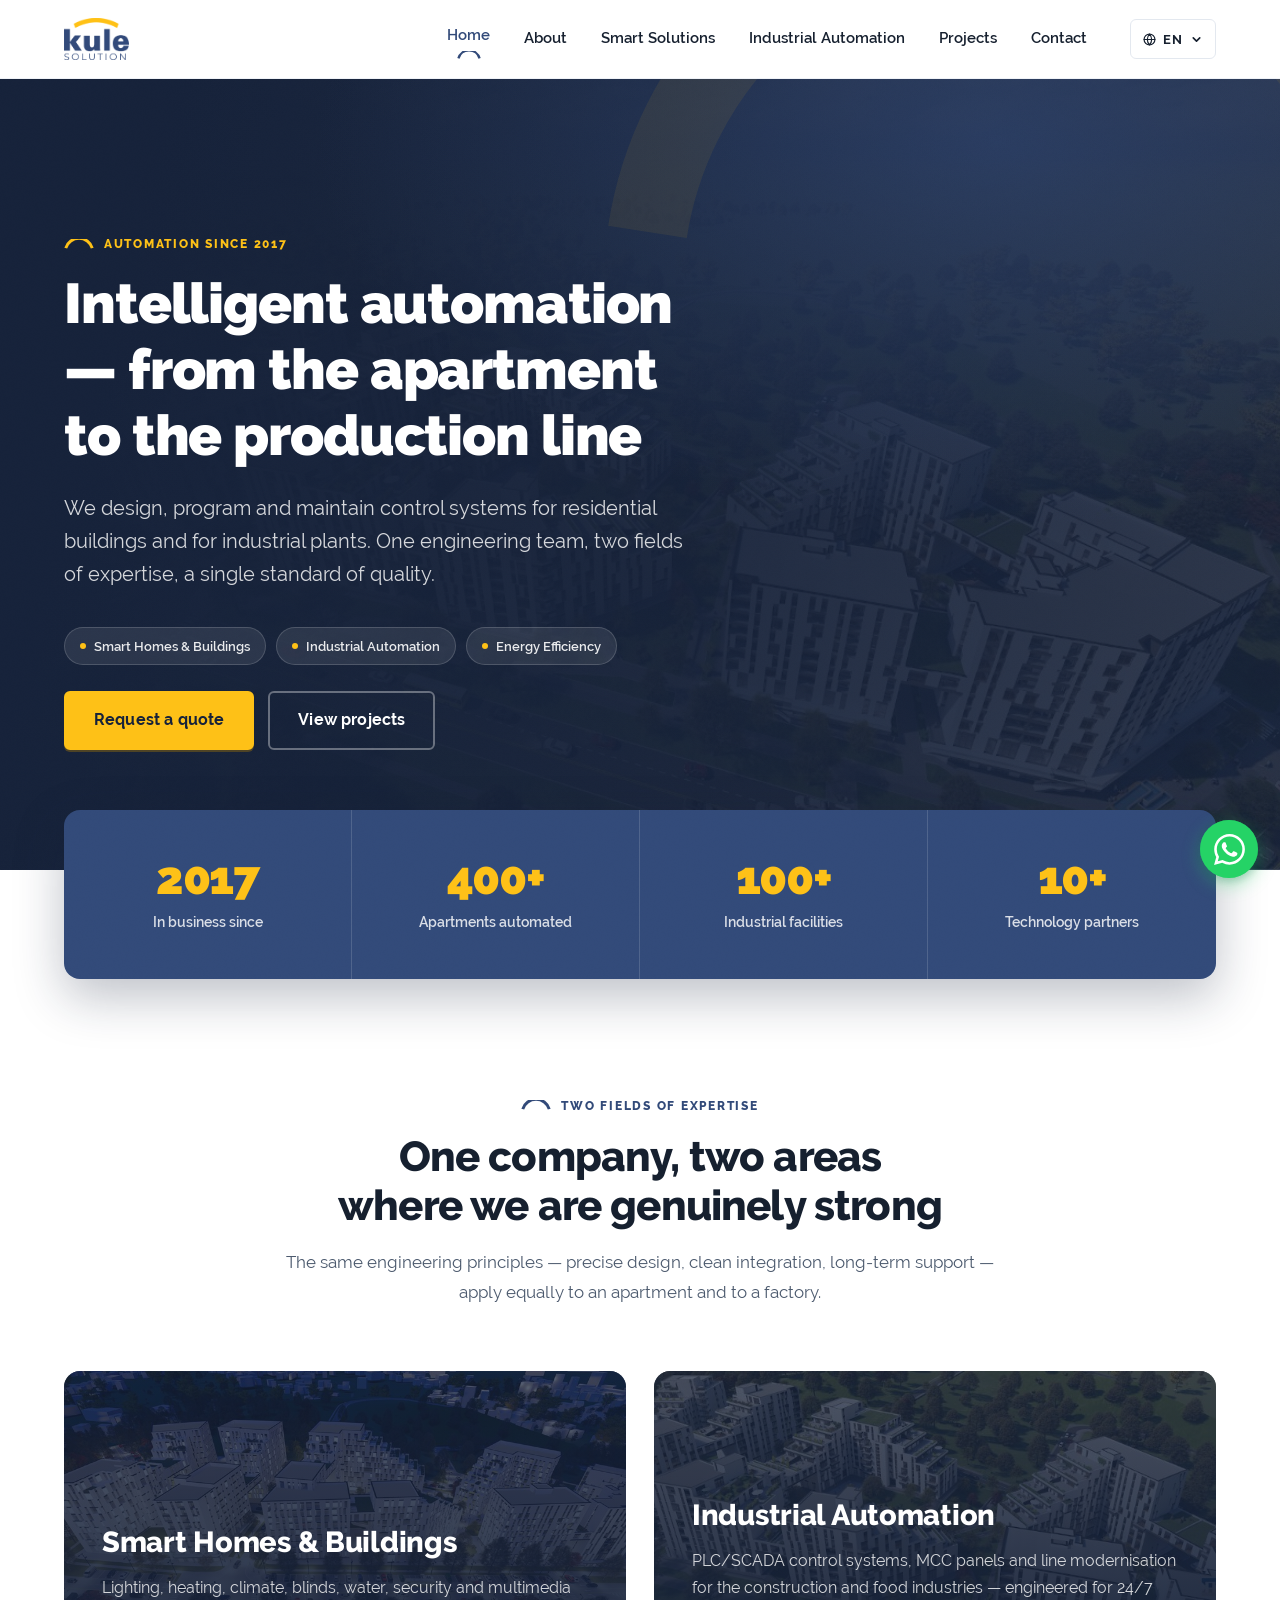
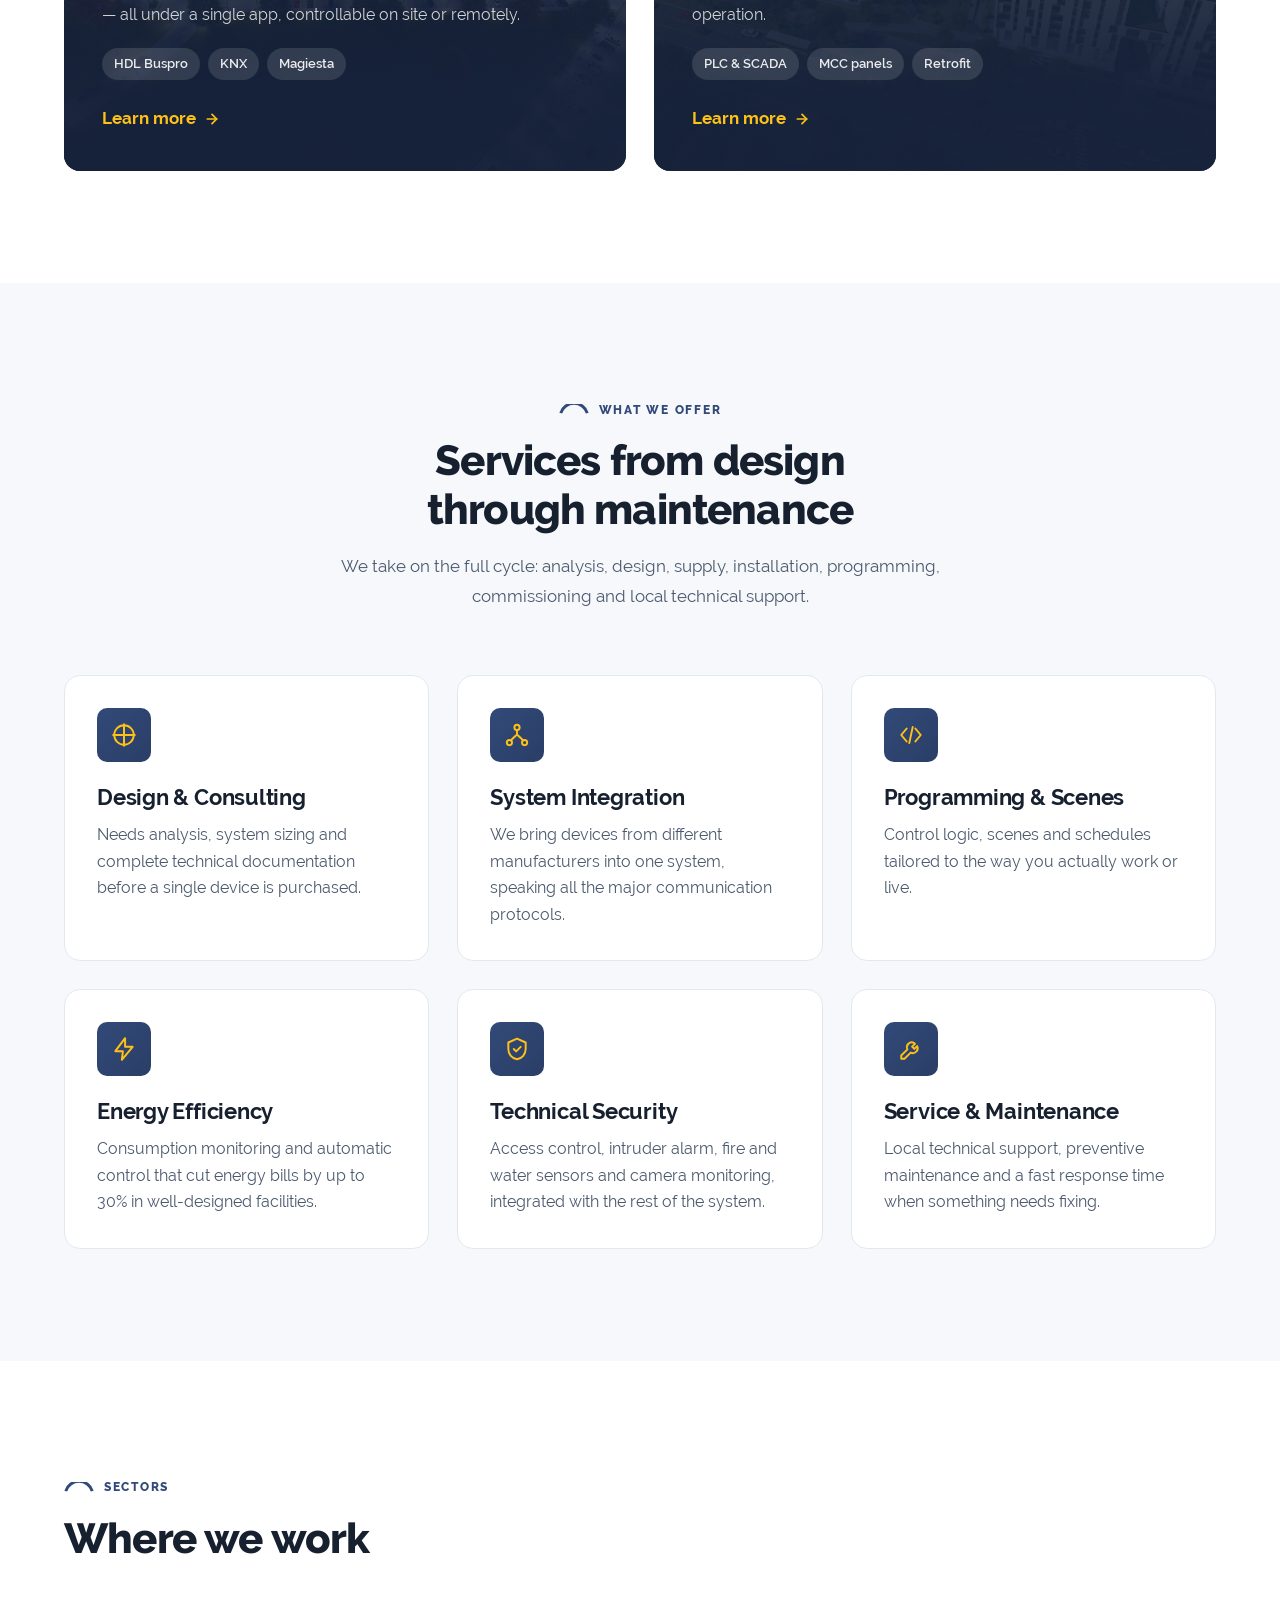
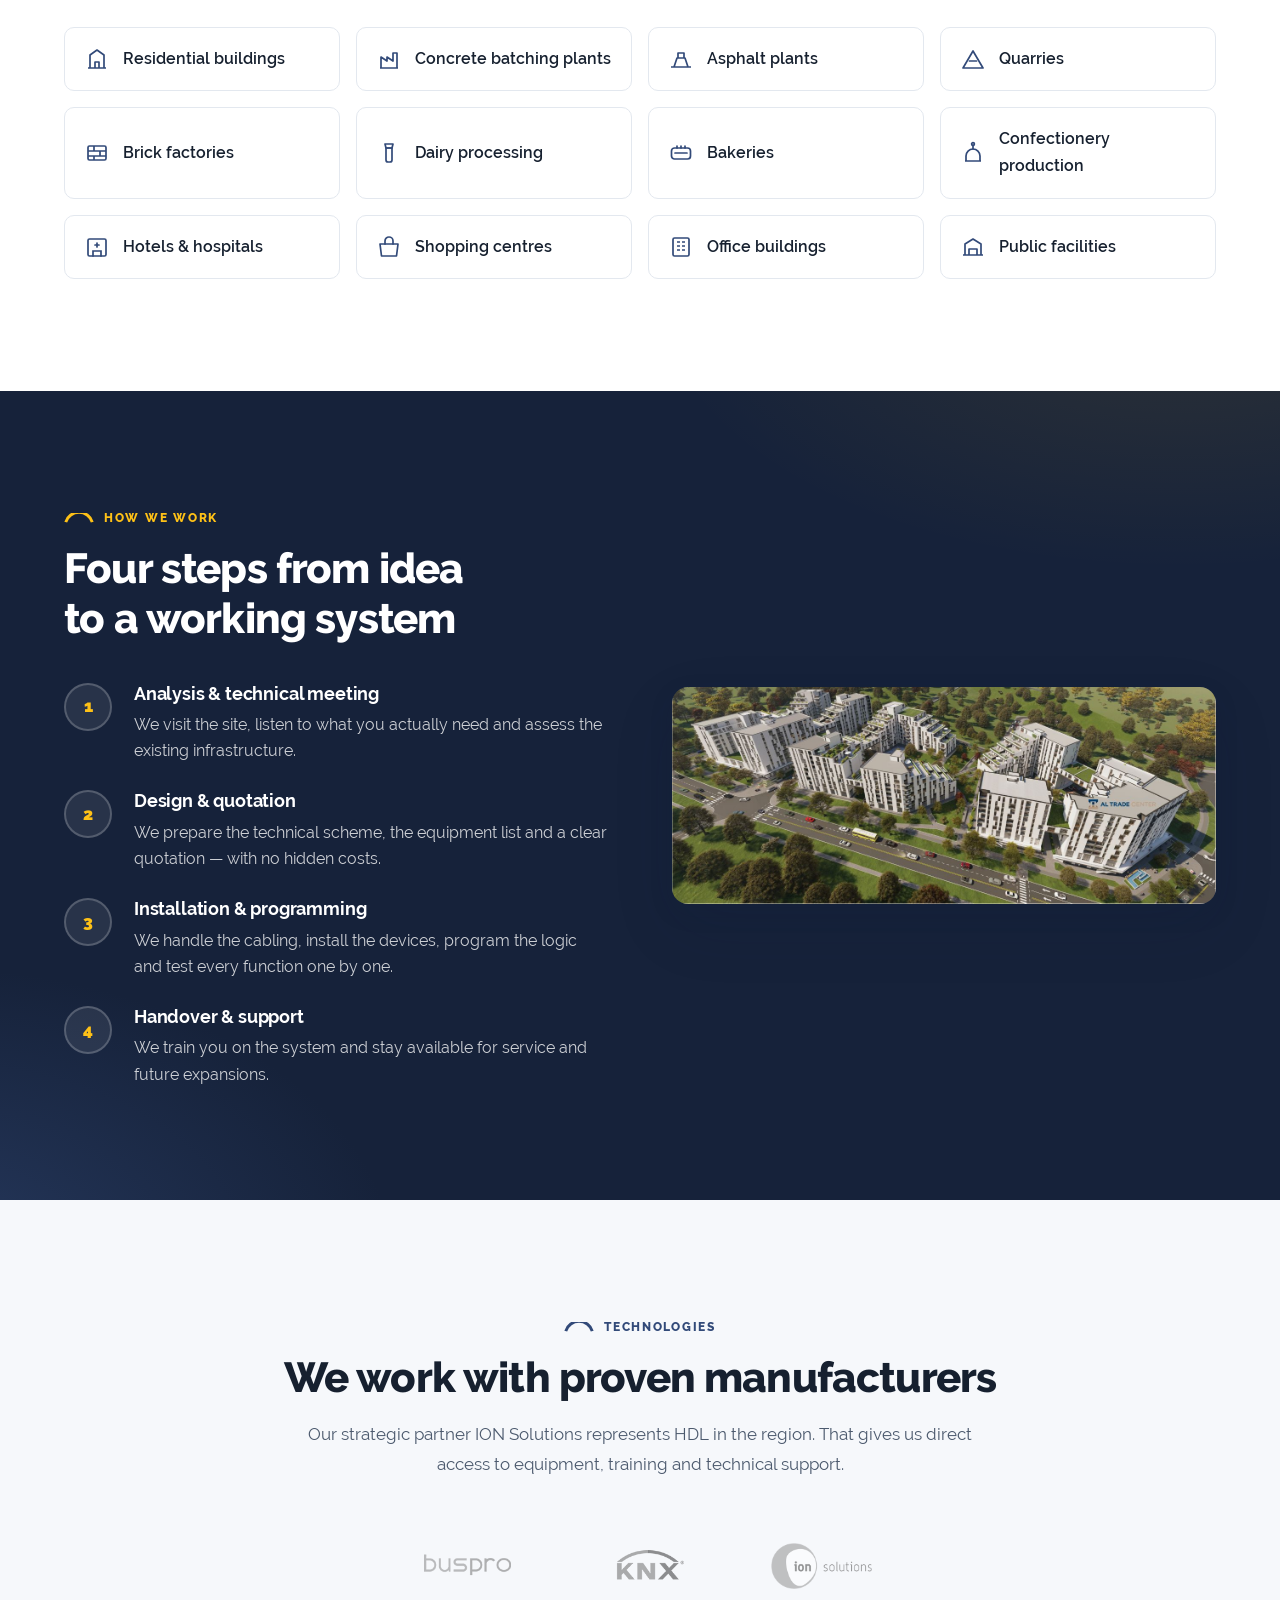
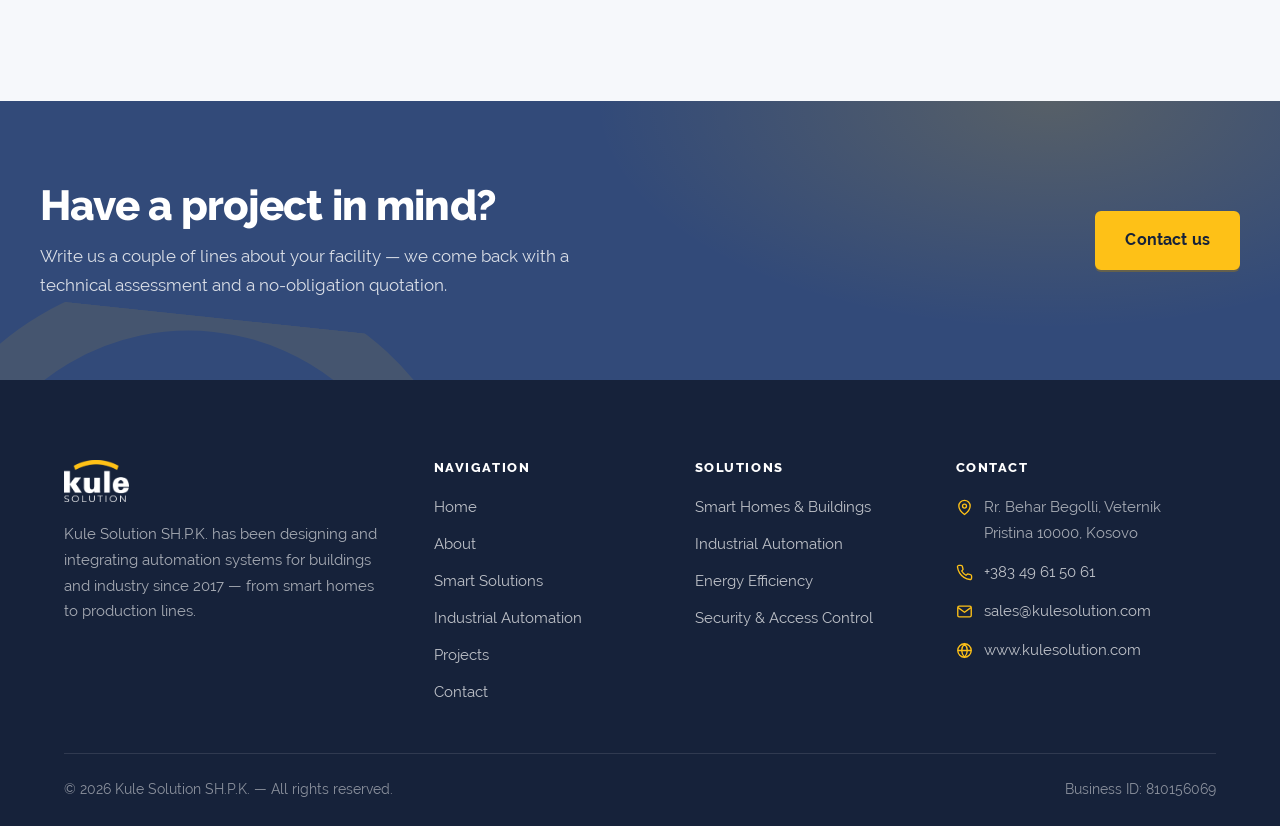
==== commit 6942a43e: "WhatsApp butonu ekle, canonical adresleri apex domaine cevir - Sag altta sabit WhatsApp butonu (7 sa" ====
--- a/index.html
+++ b/index.html
@@ -5,7 +5,7 @@
 <meta name="viewport" content="width=device-width, initial-scale=1">
 <title>Kule Solution — Automatizim ndërtesash dhe industrie në Kosovë</title>
 <meta name="description" data-i18n-content="meta.home.desc" content="Që nga viti 2017 projektojmë dhe integrojmë sisteme automatizimi: shtëpi e ndërtesa smart, fabrika betoni e asfalti, gurthyese, tullore dhe impiante ushqimore.">
-<link rel="canonical" href="https://www.kulesolution.com/">
+<link rel="canonical" href="https://kulesolution.com/">
 <meta name="theme-color" content="#324A79">
 <meta name="robots" content="index, follow">
 
@@ -13,8 +13,8 @@
 <meta property="og:site_name" content="Kule Solution">
 <meta property="og:title" content="Kule Solution — Automatizim ndërtesash dhe industrie">
 <meta property="og:description" content="Që nga viti 2017: shtëpi e ndërtesa smart, automatizim industrial për fabrika betoni, asfalti, gurthyese, tullore dhe industrinë ushqimore.">
-<meta property="og:url" content="https://www.kulesolution.com/">
-<meta property="og:image" content="https://www.kulesolution.com/assets/img/favicon-512.png">
+<meta property="og:url" content="https://kulesolution.com/">
+<meta property="og:image" content="https://kulesolution.com/assets/img/favicon-512.png">
 <meta name="twitter:card" content="summary_large_image">
 
 <link rel="icon" href="assets/img/favicon-32.png" sizes="32x32">
@@ -31,8 +31,8 @@
   "@context": "https://schema.org",
   "@type": "Organization",
   "name": "Kule Solution SH.P.K.",
-  "url": "https://www.kulesolution.com/",
-  "logo": "https://www.kulesolution.com/assets/img/favicon-512.png",
+  "url": "https://kulesolution.com/",
+  "logo": "https://kulesolution.com/assets/img/favicon-512.png",
   "foundingDate": "2017",
   "email": "sales@kulesolution.com",
   "telephone": "+383496150 61",
@@ -383,7 +383,7 @@
           </div>
           <div>
             <svg viewBox="0 0 24 24" aria-hidden="true"><circle cx="12" cy="12" r="9.5"/><path d="M2.5 12h19M12 2.5a15 15 0 0 1 4 9.5 15 15 0 0 1-4 9.5 15 15 0 0 1-4-9.5 15 15 0 0 1 4-9.5z"/></svg>
-            <a href="https://www.kulesolution.com">www.kulesolution.com</a>
+            <a href="https://kulesolution.com">www.kulesolution.com</a>
           </div>
         </div>
       </div>
@@ -398,5 +398,12 @@
   </div>
 </footer>
 
+<!-- ===================== WHATSAPP ===================== -->
+<a class="wa" data-wa href="https://wa.me/38349615061" target="_blank" rel="noopener"
+   aria-label="WhatsApp" data-i18n-aria="wa.label">
+  <span class="wa__tip" data-i18n="wa.label">Na shkruani në WhatsApp</span>
+  <svg viewBox="0 0 24 24" aria-hidden="true"><path d="M17.472 14.382c-.297-.149-1.758-.867-2.03-.967-.273-.099-.471-.148-.67.15-.197.297-.767.966-.94 1.164-.173.199-.347.223-.644.075-.297-.15-1.255-.463-2.39-1.475-.883-.788-1.48-1.761-1.653-2.059-.173-.297-.018-.458.13-.606.134-.133.297-.347.446-.52.149-.174.198-.298.298-.497.099-.198.05-.371-.025-.52-.075-.149-.669-1.612-.916-2.207-.242-.579-.487-.5-.669-.51-.173-.008-.371-.01-.57-.01-.198 0-.52.074-.792.372-.272.297-1.04 1.016-1.04 2.479 0 1.462 1.065 2.875 1.213 3.074.149.198 2.096 3.2 5.077 4.487.709.306 1.262.489 1.694.625.712.227 1.36.195 1.871.118.571-.085 1.758-.719 2.006-1.413.248-.694.248-1.289.173-1.413-.074-.124-.272-.198-.57-.347m-5.421 7.403h-.004a9.87 9.87 0 01-5.031-1.378l-.361-.214-3.741.982.998-3.648-.235-.374a9.86 9.86 0 01-1.51-5.26c.001-5.45 4.436-9.884 9.888-9.884 2.64 0 5.122 1.03 6.988 2.898a9.825 9.825 0 012.893 6.994c-.003 5.45-4.437 9.884-9.885 9.884m8.413-18.297A11.815 11.815 0 0012.05 0C5.495 0 .16 5.335.157 11.892c0 2.096.547 4.142 1.588 5.945L.057 24l6.305-1.654a11.882 11.882 0 005.683 1.448h.005c6.554 0 11.89-5.335 11.893-11.893a11.821 11.821 0 00-3.48-8.413z"/></svg>
+</a>
+
 </body>
 </html>
--- a/assets/css/style.css
+++ b/assets/css/style.css
@@ -726,3 +726,69 @@
 @media (max-width: 620px) {
   .stats { margin-top: -28px; }
 }
+
+/* ==========================================================================
+   WhatsApp floating button
+   The href is a plain wa.me link in the HTML, so it works with JavaScript
+   disabled; main.js only upgrades it with a pre-filled message in the
+   visitor's language.
+   ========================================================================== */
+.wa {
+  position: fixed; right: 22px; bottom: 22px; z-index: 90;
+  width: 58px; height: 58px; border-radius: 50%;
+  background: #25D366; color: #fff;
+  display: grid; place-items: center;
+  box-shadow: 0 6px 18px rgba(37,211,102,.38), 0 2px 8px rgba(22,34,58,.22);
+  transition: transform var(--t), box-shadow var(--t);
+  -webkit-tap-highlight-color: transparent;
+}
+.wa:hover, .wa:focus-visible {
+  color: #fff; transform: translateY(-3px) scale(1.04);
+  box-shadow: 0 12px 28px rgba(37,211,102,.46), 0 4px 12px rgba(22,34,58,.24);
+}
+.wa:active { transform: translateY(-1px) scale(.98); }
+.wa svg { width: 31px; height: 31px; fill: #fff; display: block; }
+
+/* Soft attention ring — one shape, slow, easy to ignore. */
+.wa::before {
+  content: ""; position: absolute; inset: 0; border-radius: 50%;
+  background: #25D366; opacity: .55; z-index: -1;
+  animation: waPulse 2.8s cubic-bezier(.3, 0, .2, 1) infinite;
+}
+@keyframes waPulse {
+  0%   { transform: scale(1);   opacity: .5; }
+  70%  { transform: scale(1.6); opacity: 0; }
+  100% { transform: scale(1.6); opacity: 0; }
+}
+
+/* Desktop hover label */
+.wa__tip {
+  position: absolute; right: calc(100% + 14px); top: 50%;
+  transform: translateY(-50%) translateX(8px);
+  background: var(--navy-900); color: #fff;
+  font-size: .88rem; font-weight: 600; white-space: nowrap;
+  padding: 9px 15px; border-radius: var(--r-sm);
+  box-shadow: var(--shadow-md);
+  opacity: 0; visibility: hidden;
+  transition: all var(--t); pointer-events: none;
+}
+.wa__tip::after {
+  content: ""; position: absolute; left: 100%; top: 50%; transform: translateY(-50%);
+  border: 6px solid transparent; border-left-color: var(--navy-900);
+}
+.wa:hover .wa__tip, .wa:focus-visible .wa__tip {
+  opacity: 1; visibility: visible; transform: translateY(-50%) translateX(0);
+}
+
+@media (max-width: 620px) {
+  .wa { right: 16px; bottom: 16px; width: 54px; height: 54px; }
+  .wa svg { width: 29px; height: 29px; }
+  .wa__tip { display: none; }
+}
+
+@media (prefers-reduced-motion: reduce) {
+  .wa::before { animation: none; opacity: 0; }
+}
+
+/* Keep it out of print output. */
+@media print { .wa { display: none !important; } }
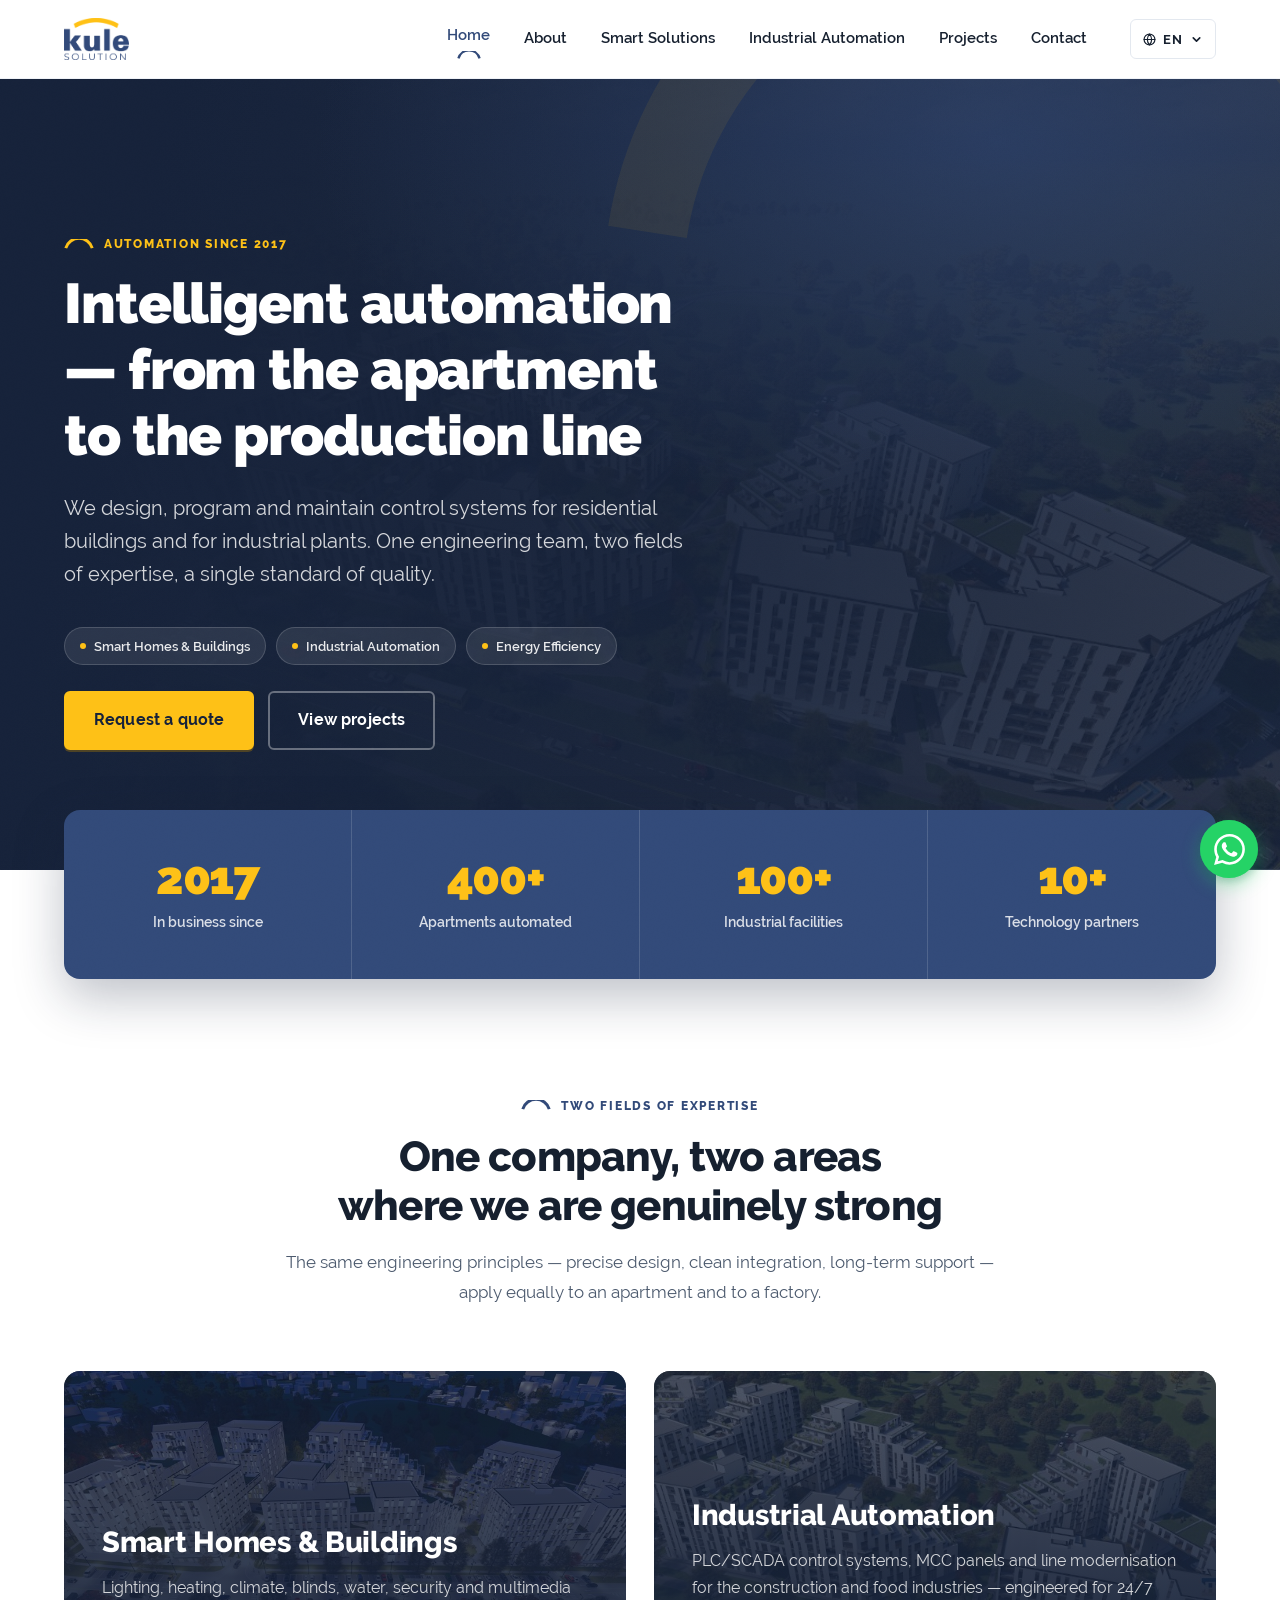
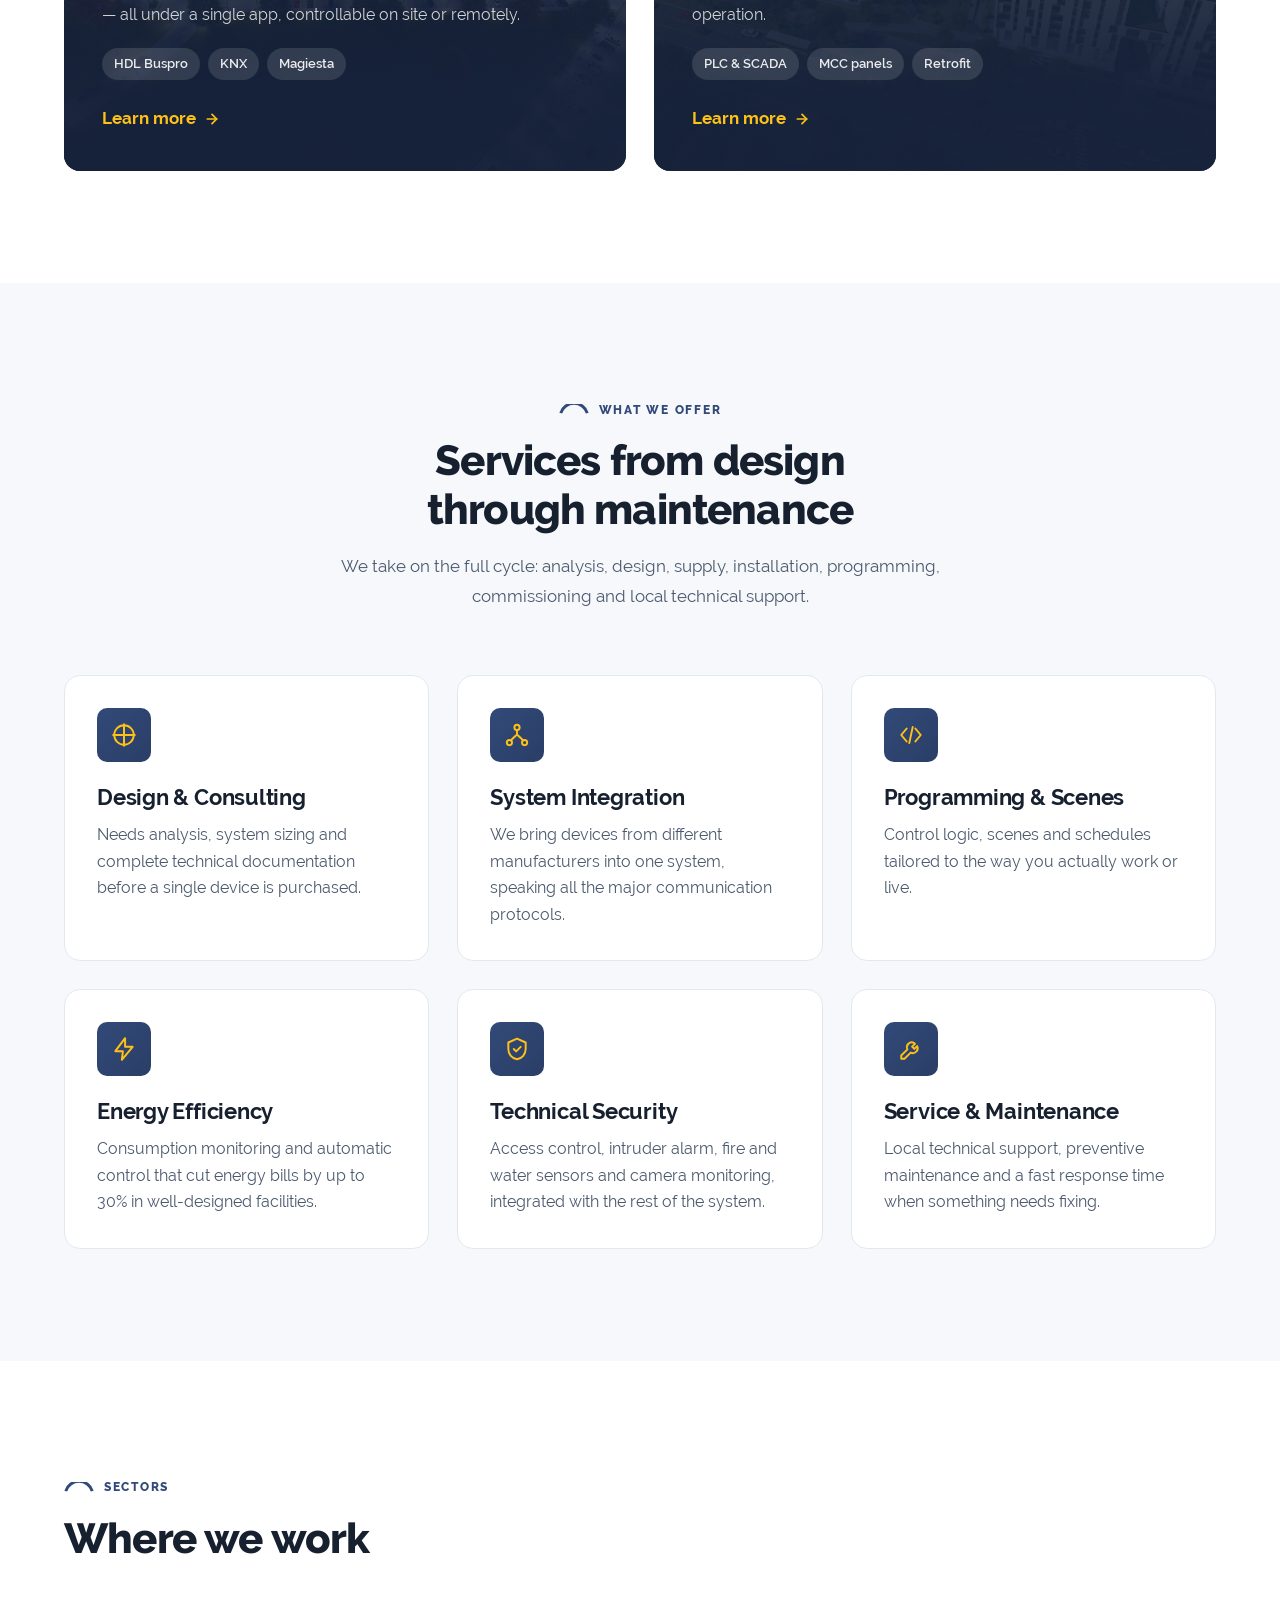
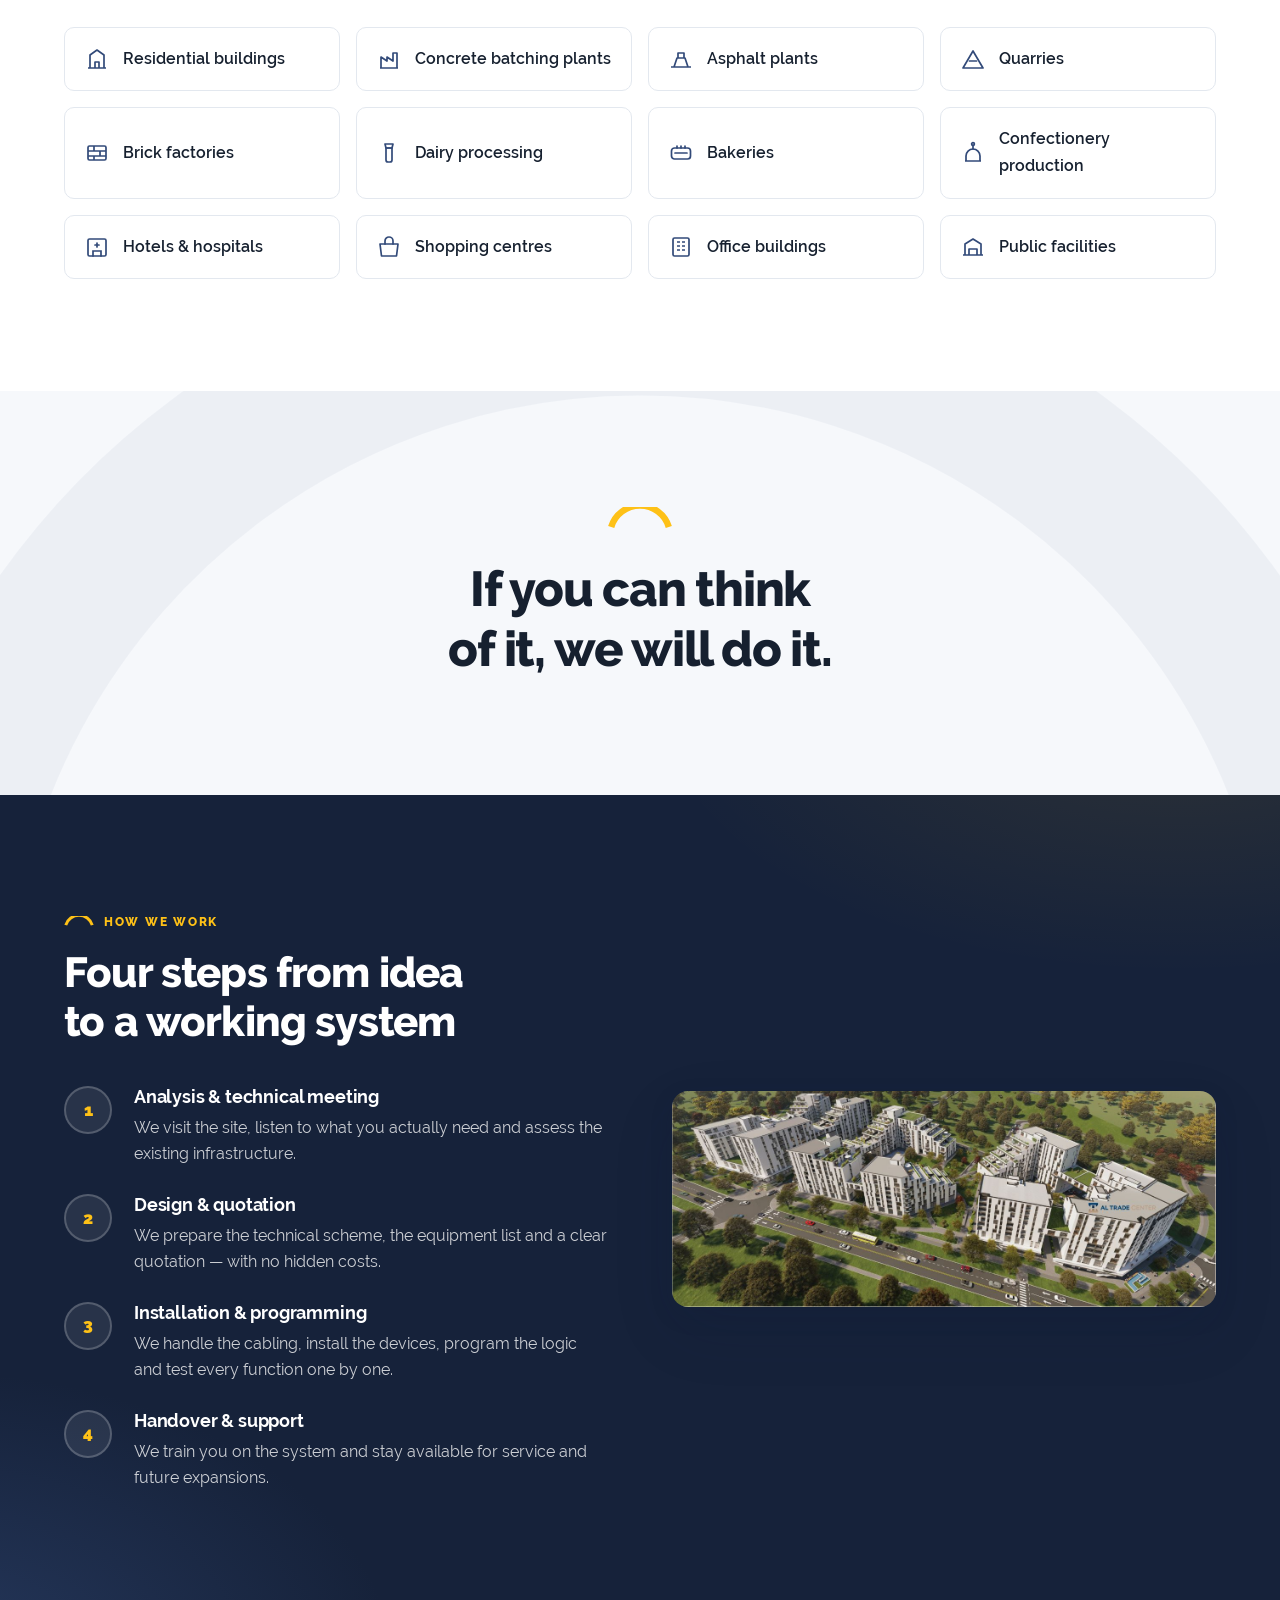
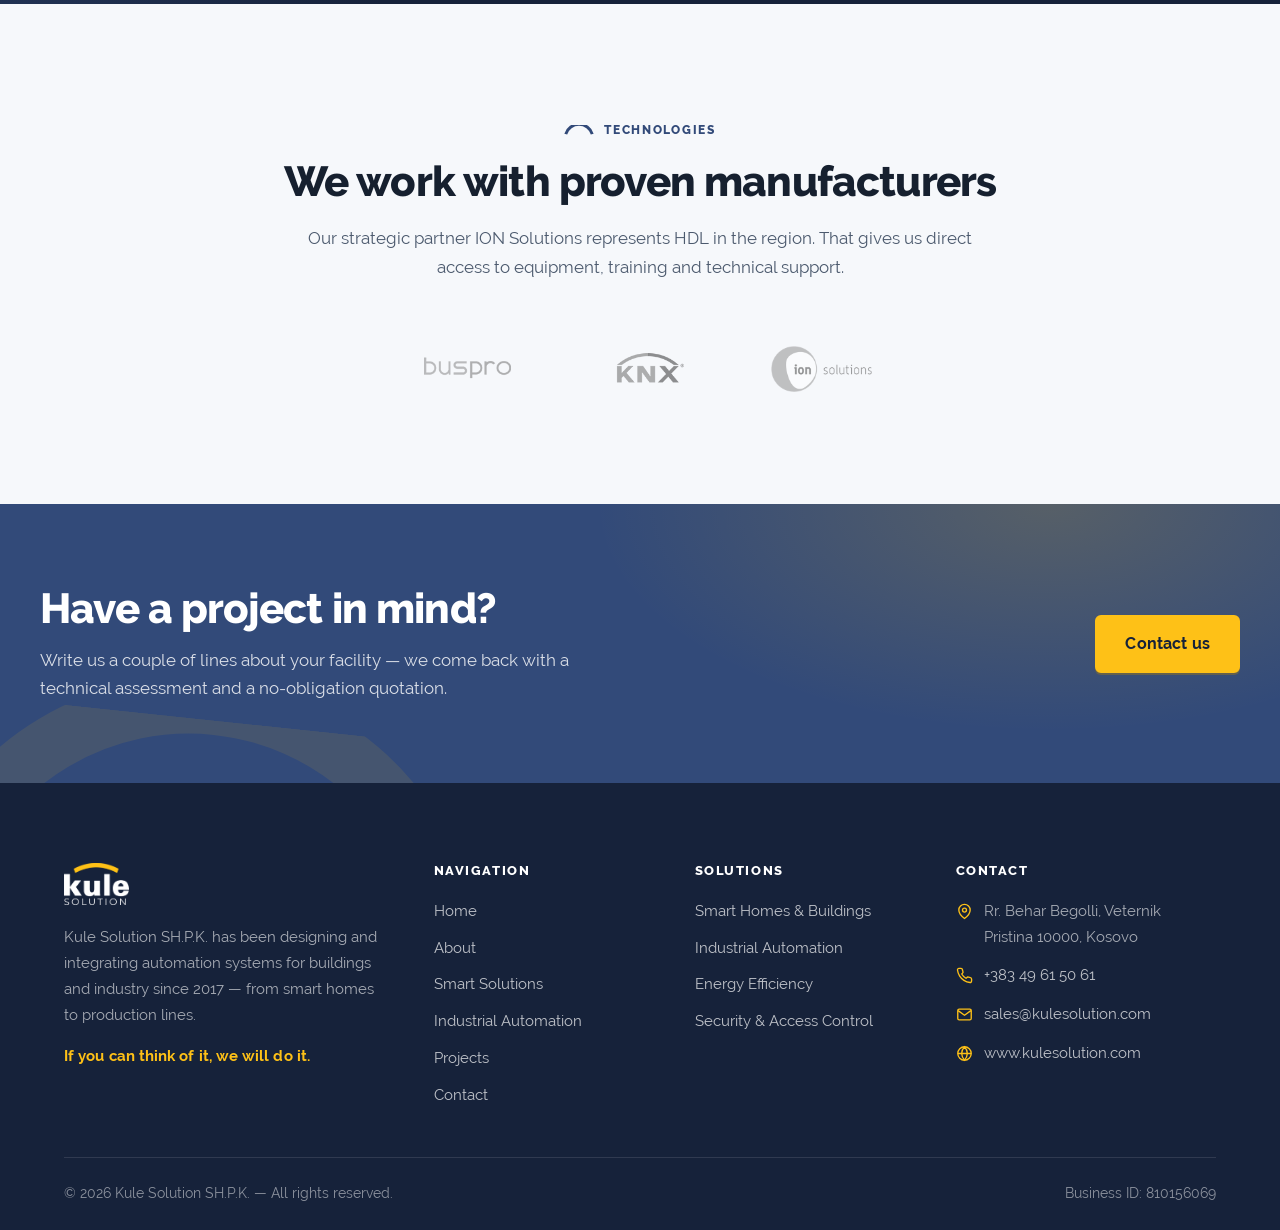
==== commit a55fe69a: "Marka sloganini ekle: If you can think of it, we will do it. - Ana sayfa ve Hakkimizda sayfasina slo" ====
--- a/index.html
+++ b/index.html
@@ -33,6 +33,7 @@
   "name": "Kule Solution SH.P.K.",
   "url": "https://kulesolution.com/",
   "logo": "https://kulesolution.com/assets/img/favicon-512.png",
+  "slogan": "If you can think of it, we will do it.",
   "foundingDate": "2017",
   "email": "sales@kulesolution.com",
   "telephone": "+383496150 61",
@@ -256,6 +257,12 @@
   </div>
 </section>
 
+<!-- ===================== SLOGAN ===================== -->
+<section class="slogan">
+  <div class="wrap">
+    <p class="slogan__text" data-i18n="brand.slogan">If you can think of it, we will do it.</p>
+  </div>
+</section>
 <!-- ===================== PROCESS ===================== -->
 <section class="section section--navy">
   <div class="wrap">
@@ -341,7 +348,8 @@
     <div class="footer__grid">
       <div>
         <img class="footer__logo" src="assets/img/logo-white.png" alt="Kule Solution" width="640" height="415">
-        <p class="footer__about" data-i18n="footer.about">Kule Solution SH.P.K. projekton dhe integron sisteme automatizimi për ndërtesa dhe industri që nga viti 2017 — nga shtëpitë smart deri te linjat e prodhimit.</p>
+        <p class="footer__about" data-i18n="footer.about">Kule Solution SH.P.K. projekton dhe integron sisteme automatizimi për ndërtesa dhe industri që nga viti 2017 — nga shtëpitë smart deri te linjat e prodhimit.</p>
+        <p class="footer__slogan" data-i18n="brand.slogan">If you can think of it, we will do it.</p>
       </div>
 
       <div>
--- a/assets/css/style.css
+++ b/assets/css/style.css
@@ -792,3 +792,52 @@
 
 /* Keep it out of print output. */
 @media print { .wa { display: none !important; } }
+
+/* ==========================================================================
+   Brand slogan
+   ========================================================================== */
+
+/* Standalone band — home and about pages */
+.slogan {
+  position: relative; overflow: hidden;
+  background: var(--bg-soft);
+  padding: clamp(66px, 9vw, 116px) 0;
+  text-align: center;
+}
+.slogan::before {
+  content: ""; position: absolute; pointer-events: none;
+  left: 50%; top: 50%; width: 118%; aspect-ratio: 100 / 34;
+  transform: translate(-50%, -46%);
+  background: var(--arc-navy) center / contain no-repeat;
+  opacity: .045;
+}
+.slogan .wrap { position: relative; z-index: 1; }
+.slogan .wrap::before {
+  content: ""; display: block;
+  width: 64px; height: 22px; margin: 0 auto 30px;
+  background: var(--arc-yellow) center / contain no-repeat;
+}
+.slogan__text {
+  margin: 0 auto; max-width: 20ch;
+  font-size: clamp(1.65rem, 4.4vw, 3.05rem);
+  font-weight: 800; line-height: 1.24; letter-spacing: -.025em;
+  color: var(--ink); text-wrap: balance;
+}
+
+/* Dark variant, for pages whose neighbouring sections are already light */
+.slogan--navy { background: var(--navy-900); }
+.slogan--navy .slogan__text { color: #fff; }
+.slogan--navy::before { background-image: var(--arc-yellow); opacity: .07; }
+
+/* Footer signature line under the logo */
+.footer__slogan {
+  margin: 16px 0 0;
+  color: var(--yellow);
+  font-weight: 700; font-size: .95rem;
+  letter-spacing: .005em; line-height: 1.5;
+}
+
+@media (max-width: 620px) {
+  .slogan__text { max-width: 100%; }
+  .slogan .wrap::before { width: 54px; height: 19px; margin-bottom: 22px; }
+}
